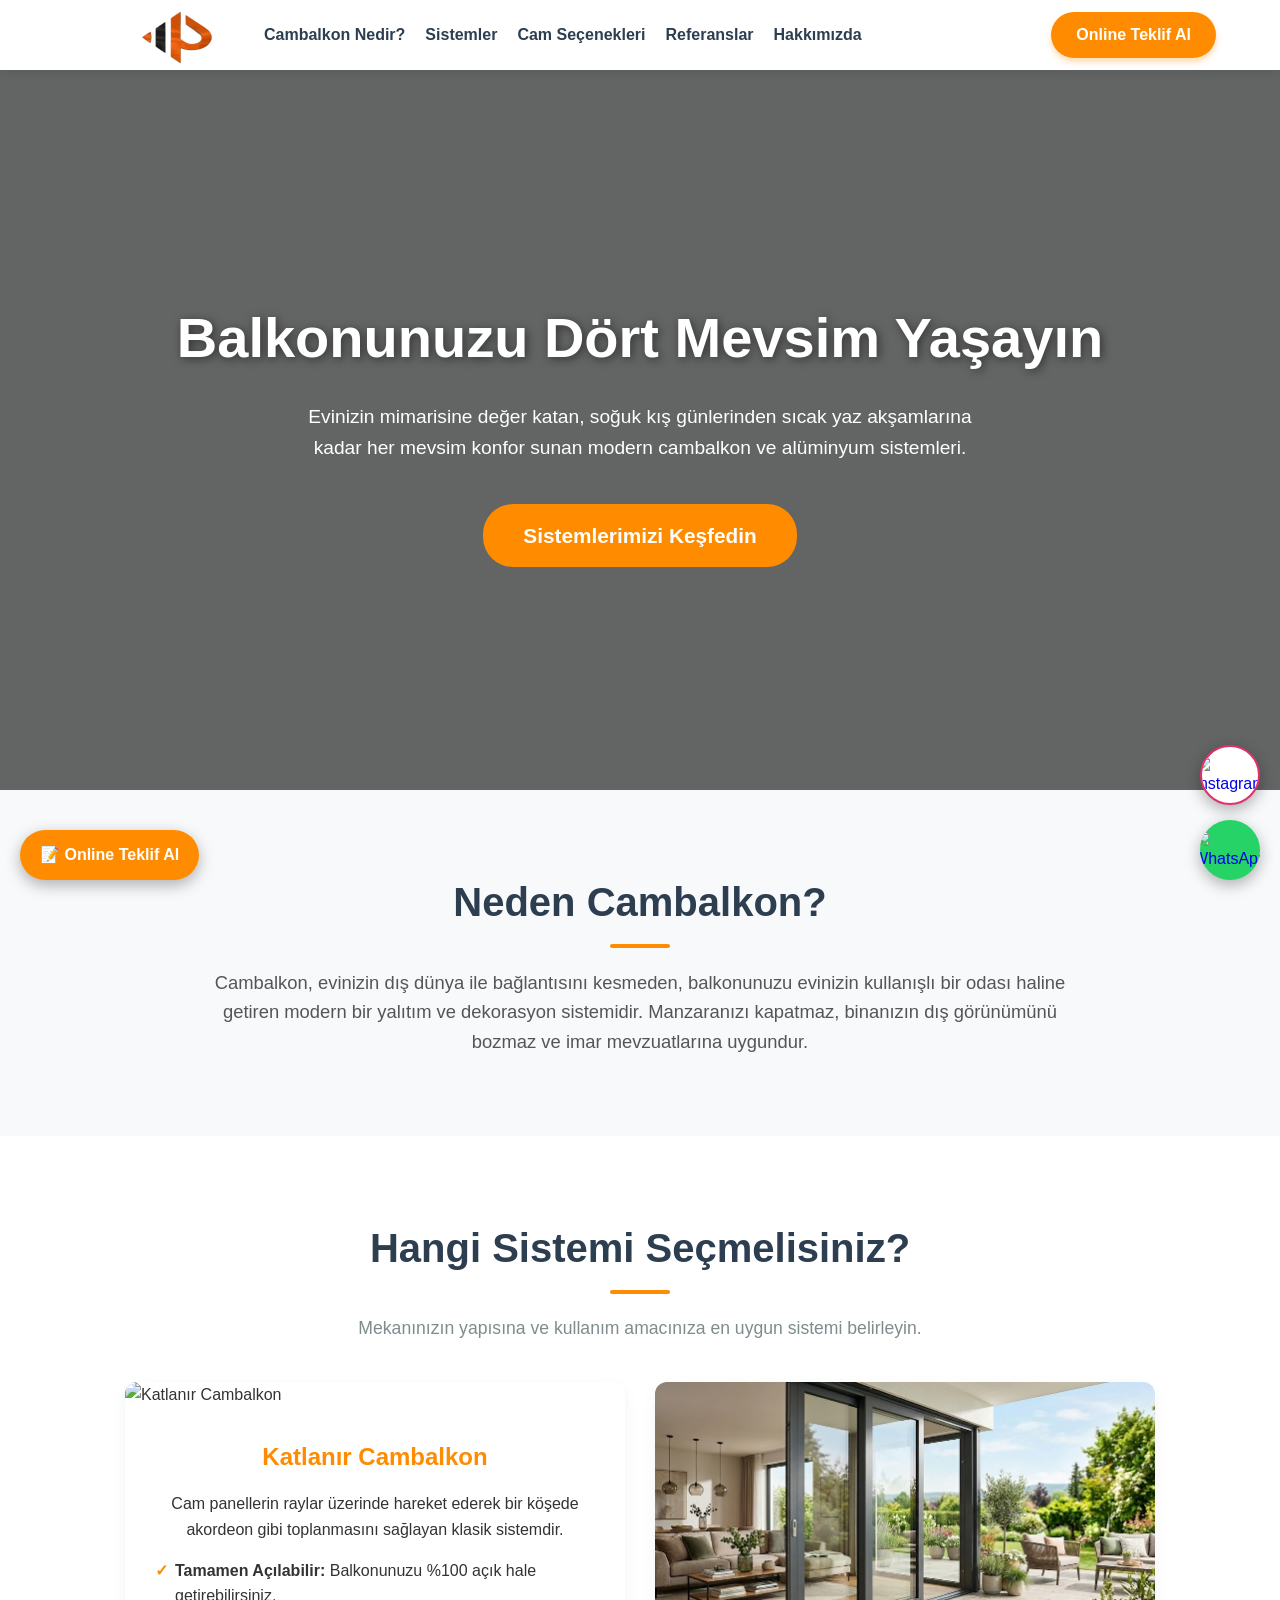
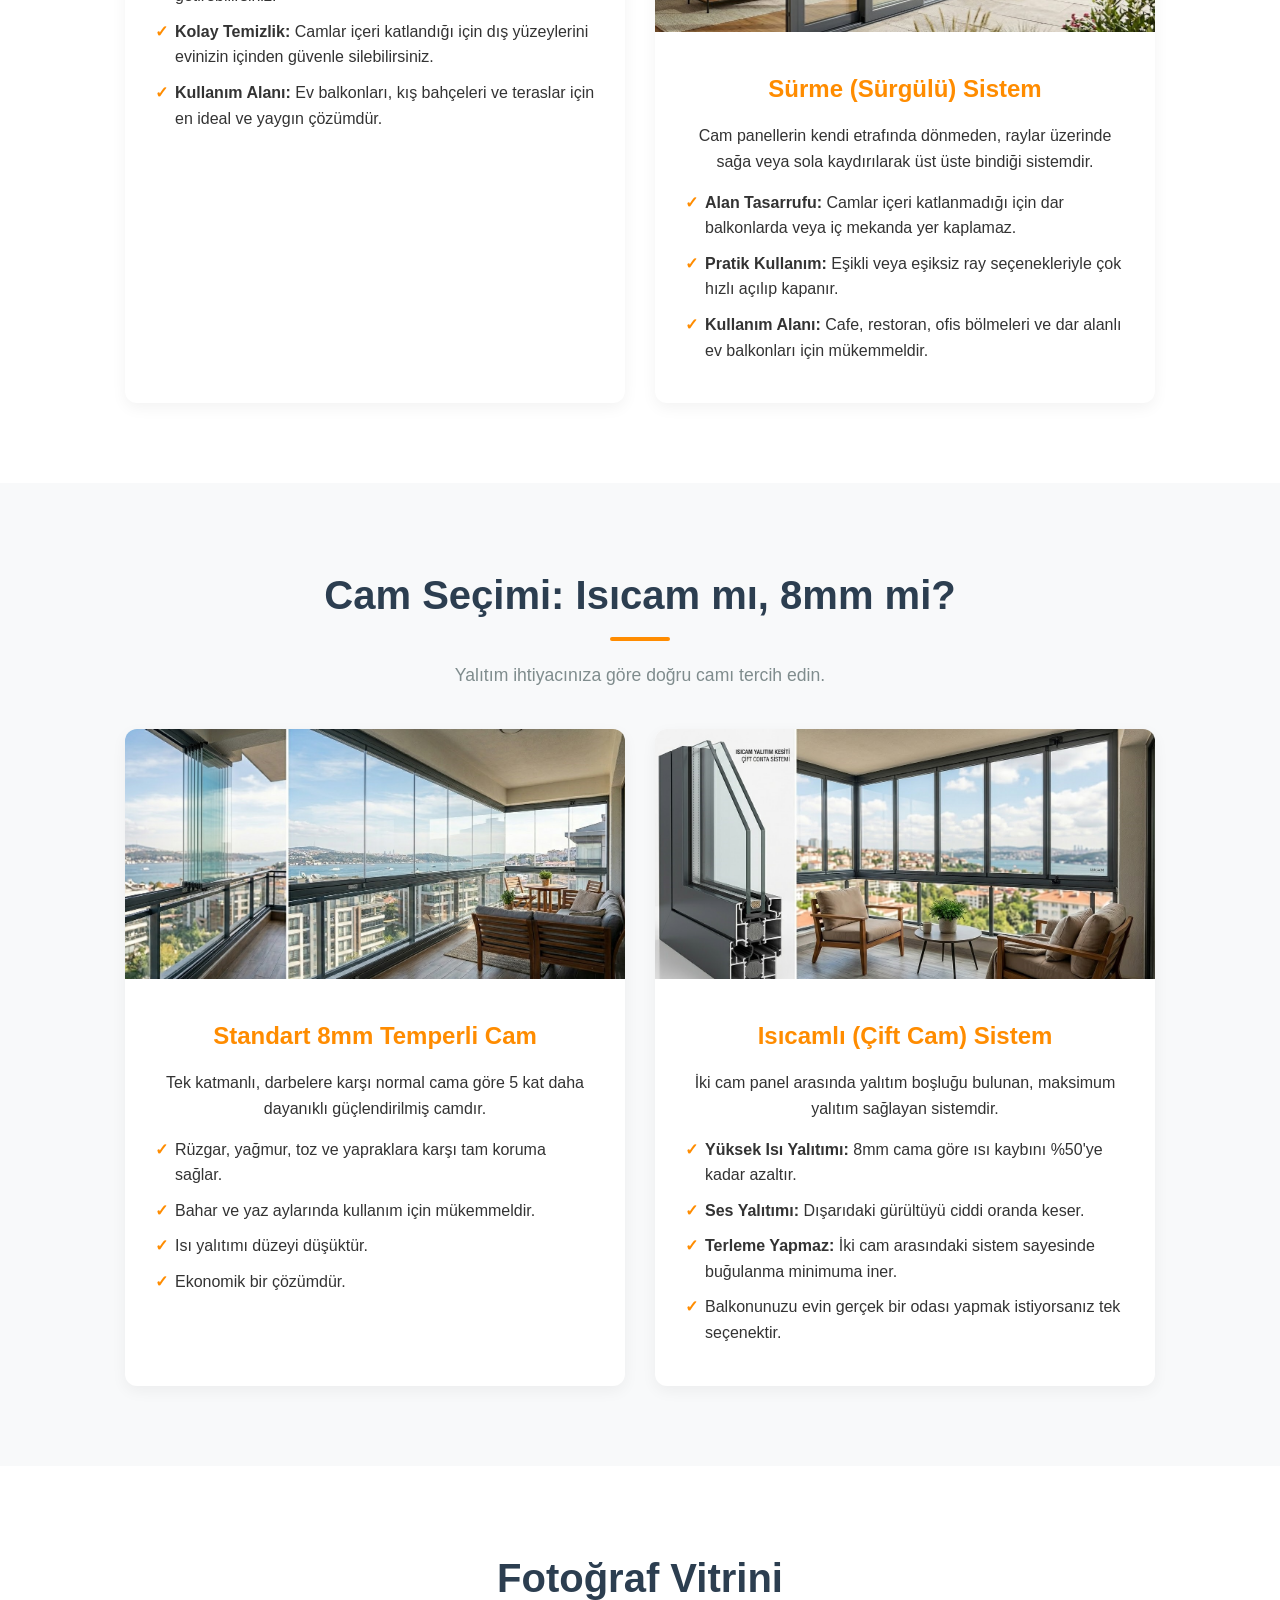
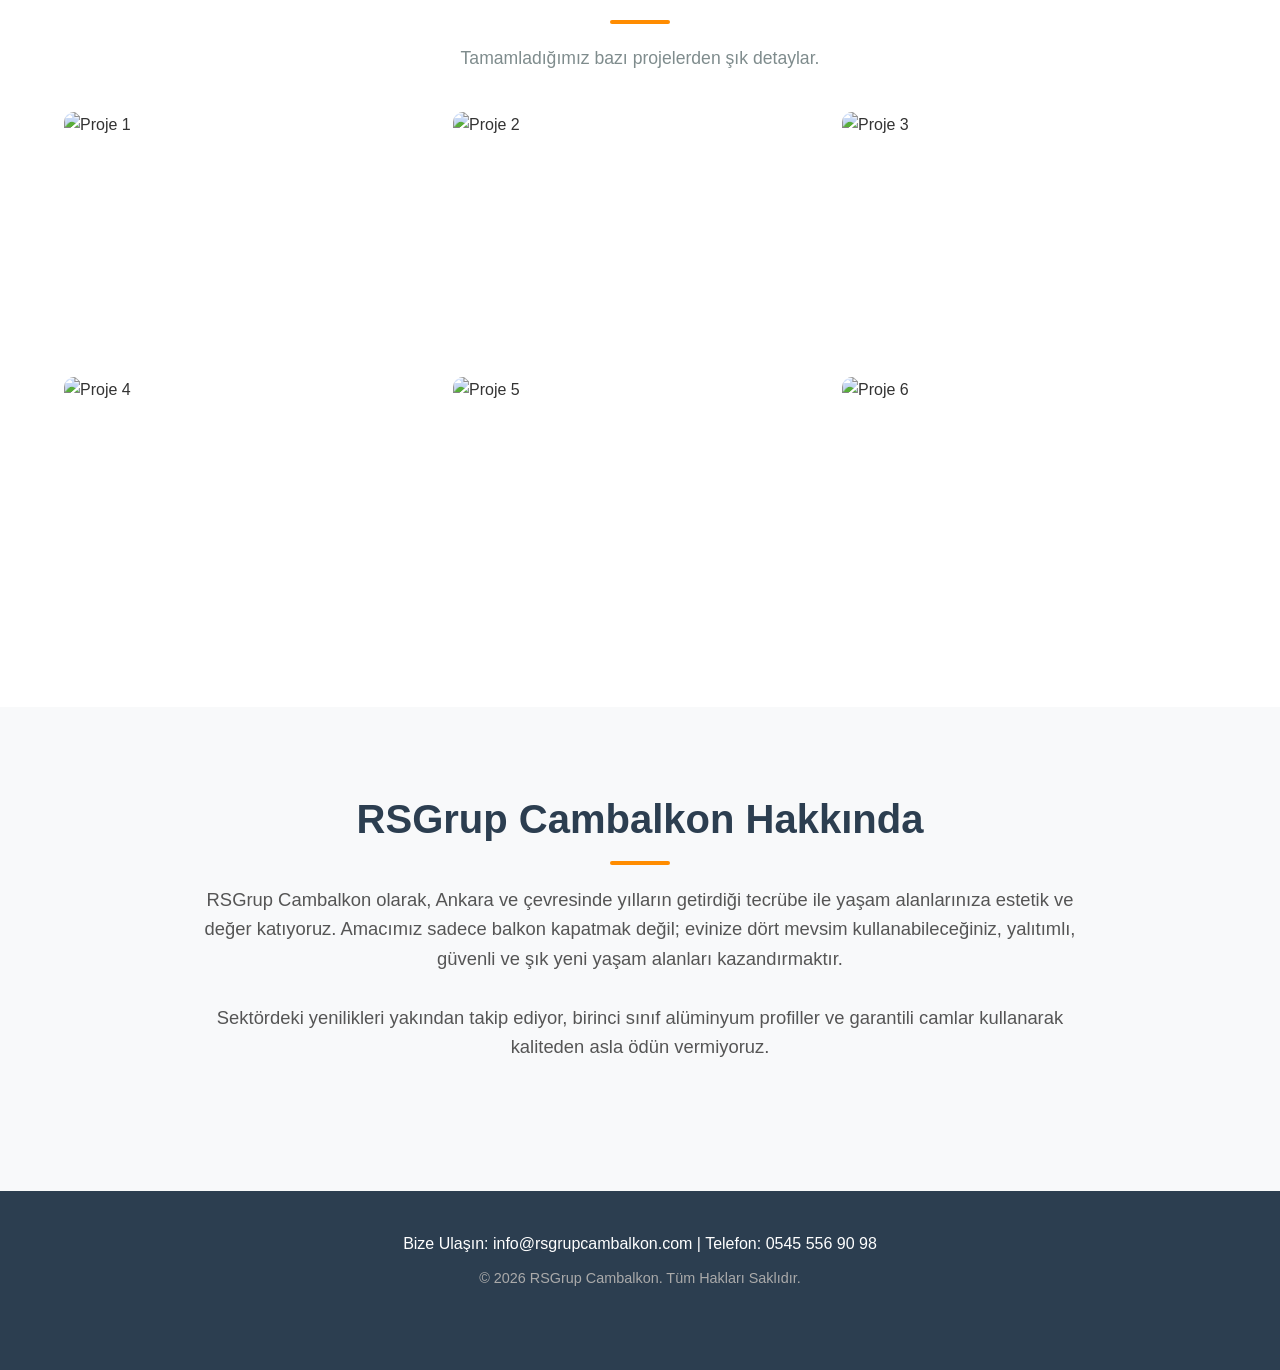
==== index.html @ be14d343 "Update index.html" ====
<!DOCTYPE html>
<html lang="tr">
<head>
    <meta charset="UTF-8">
    <meta name="viewport" content="width=device-width, initial-scale=1.0">
    <title>RSGrup Cambalkon | Modern Yaşam Alanları</title>
    <style>
        /* TEMEL AYARLAR */
        * { margin: 0; padding: 0; box-sizing: border-box; font-family: 'Segoe UI', Tahoma, Geneva, Verdana, sans-serif; }
        body { 
            background-color: #f8f9fa; 
            color: #333; 
            line-height: 1.6; 
            animation: sayfaAcilisi 1.2s ease-out; 
        }
        h1, h2, h3 { color: #2c3e50; }
        a { text-decoration: none; }
        
        /* RENKLER */
        :root { --turuncu: #FF8C00; --koyu-gri: #2c3e50; --acik-gri: #ecf0f1; --beyaz: #ffffff; }

        @keyframes sayfaAcilisi {
            from { opacity: 0; transform: translateY(20px); }
            to { opacity: 1; transform: translateY(0); }
        }

        /* ÜST MENÜ (Navbar) - MASAÜSTÜ */
        header { 
            background-color: var(--beyaz); 
            height: 70px; 
            display: flex; 
            justify-content: space-between; 
            align-items: center; 
            padding: 0 5%;
            box-shadow: 0 2px 10px rgba(0,0,0,0.1); 
            position: sticky; 
            top: 0; 
            z-index: 1000; 
        }
        
        /* LOGO ALANI - MASAÜSTÜ */
        .logo-container { 
            position: absolute; 
            top: -65px; 
            padding: 0; 
            transition: transform 0.3s; 
            z-index: 1001;
        }
        .logo-container:hover { transform: scale(1.05); }
        .logo-container img { 
            height: 250px; 
            width: auto; 
            display: block; 
            object-fit: contain;
        }
        
        nav { margin-left: 200px; } 
        nav ul { list-style: none; display: flex; gap: 20px; }
        nav a { color: var(--koyu-gri); font-weight: 600; transition: color 0.3s, transform 0.3s; display: inline-block; }
        nav a:hover { color: var(--turuncu); transform: translateY(-2px); }
        
        .btn-teklif { 
            background-color: var(--turuncu); 
            color: var(--beyaz); 
            padding: 10px 25px; 
            border-radius: 25px; 
            font-weight: bold; 
            transition: all 0.4s ease; 
            box-shadow: 0 4px 6px rgba(255, 140, 0, 0.3);
            text-align: center;
        }
        .btn-teklif:hover { 
            background-color: #e67e22; 
            transform: translateY(-3px) scale(1.05); 
            box-shadow: 0 8px 15px rgba(255, 140, 0, 0.5); 
        }

        /* MOBİL MENÜ BUTONU (Hamburger) */
        .mobile-menu-icon {
            display: none;
            cursor: pointer;
            z-index: 1002;
            position: relative;
        }

        .mobile-menu-icon div {
            width: 35px;
            height: 5px;
            background-color: var(--koyu-gri);
            margin: 6px 0;
            transition: 0.4s;
            border-radius: 3px;
        }

        /* HERO BÖLÜMÜ */
        .hero { height: 80vh; background: linear-gradient(rgba(0,0,0,0.6), rgba(0,0,0,0.6)), url('katlanır.jpg') center/cover; display: flex; flex-direction: column; justify-content: center; align-items: center; text-align: center; color: var(--beyaz); padding: 0 20px; }
        .hero h1 { color: var(--beyaz); font-size: 3.5rem; margin-bottom: 20px; text-shadow: 2px 2px 10px rgba(0,0,0,0.5); }
        .hero p { font-size: 1.2rem; max-width: 700px; margin-bottom: 40px; }

        .btn-dev {
            background-color: var(--turuncu);
            color: var(--beyaz);
            padding: 15px 40px;
            font-size: 1.3rem;
            border-radius: 30px;
            font-weight: bold;
            transition: all 0.3s;
            animation: pulse 2s infinite; 
        }
        .btn-dev:hover {
            animation: none; 
            background-color: #e67e22;
            transform: scale(1.1);
            box-shadow: 0 10px 20px rgba(255, 140, 0, 0.6);
        }

        @keyframes pulse {
            0% { transform: scale(1); box-shadow: 0 0 0 0 rgba(255, 140, 0, 0.7); }
            70% { transform: scale(1.05); box-shadow: 0 0 0 15px rgba(255, 140, 0, 0); }
            100% { transform: scale(1); box-shadow: 0 0 0 0 rgba(255, 140, 0, 0); }
        }

        /* ORTAK BÖLÜM AYARLARI */
        .section-padding { padding: 80px 5%; }
        .section-title { text-align: center; font-size: 2.5rem; margin-bottom: 20px; color: var(--koyu-gri); position: relative; }
        
        .section-title::after {
            content: '';
            display: block;
            width: 60px;
            height: 4px;
            background-color: var(--turuncu);
            margin: 10px auto 0;
            border-radius: 2px;
        }

        .section-subtitle { text-align: center; color: #7f8c8d; margin-bottom: 40px; font-size: 1.1rem; }

        /* BİLGİ KARTLARI (SİSTEMLER VE CAMLAR) */
        .card-container { display: flex; flex-wrap: wrap; gap: 30px; justify-content: center; }
        .info-card { 
            background: var(--beyaz); 
            border-radius: 12px; 
            overflow: hidden; 
            box-shadow: 0 5px 15px rgba(0,0,0,0.05); 
            width: 100%; 
            max-width: 500px; 
            transition: all 0.4s ease; 
        }
        .info-card:hover { 
            transform: translateY(-15px); 
            box-shadow: 0 15px 30px rgba(0,0,0,0.15); 
        }
        .info-card img { width: 100%; height: 250px; object-fit: cover; transition: transform 0.5s; }
        .info-card:hover img { transform: scale(1.05); }
        
        .info-card-content { padding: 30px; text-align: center; } 
        .info-card h3 { color: var(--turuncu); margin-bottom: 15px; font-size: 1.5rem; }
        
        .vs-list { display: inline-block; text-align: left; margin-top: 15px; list-style: none; } 
        .vs-list li { margin-bottom: 10px; padding-left: 20px; position: relative; }
        .vs-list li::before { content: '✓'; color: var(--turuncu); font-weight: bold; position: absolute; left: 0; }

        /* VİTRİN / REFERANSLAR */
        .gallery-grid { display: grid; grid-template-columns: repeat(auto-fit, minmax(300px, 1fr)); gap: 15px; }
        .gallery-item { height: 250px; border-radius: 10px; overflow: hidden; position: relative; }
        .gallery-item img { width: 100%; height: 100%; object-fit: cover; transition: all 0.5s ease; }
        .gallery-item:hover img { 
            transform: scale(1.1) rotate(1deg); 
            filter: brightness(0.8); 
            cursor: pointer; 
        }

        .about-text { max-width: 900px; margin: 0 auto; text-align: center; font-size: 1.15rem; color: #555; }

        footer { background: var(--koyu-gri); color: var(--beyaz); text-align: center; padding: 40px 20px 80px 20px; margin-top: 50px;}

        /* İLETİŞİM BALONCUKLARI - SABİT (SAĞ ALT) */
        .contact-bubbles {
            position: fixed;
            bottom: 20px;
            right: 20px;
            z-index: 2000;
            display: flex;
            flex-direction: column;
            gap: 15px;
        }

        .contact-bubble {
            width: 60px;
            height: 60px;
            border-radius: 50%;
            display: flex;
            justify-content: center;
            align-items: center;
            box-shadow: 0 5px 15px rgba(0,0,0,0.3);
            transition: all 0.3s;
            cursor: pointer;
            overflow: hidden;
            background-color: var(--beyaz);
        }

        .contact-bubble img { height: 40px; width: auto; }
        .contact-bubble:hover { transform: scale(1.1) translateY(-5px); }
        .whatsapp-bubble { background-color: #25D366; }
        .instagram-bubble { background-color: var(--beyaz); border: 2px solid #E1306C; }

        /* TEKLİF AL BALONCUĞU - SABİT (SOL ALT) */
        .floating-teklif {
            position: fixed;
            bottom: 20px;
            left: 20px;
            background-color: var(--turuncu);
            color: var(--beyaz);
            padding: 12px 20px;
            border-radius: 30px;
            font-weight: bold;
            font-size: 1rem;
            box-shadow: 0 5px 15px rgba(0,0,0,0.3);
            z-index: 2000;
            display: flex;
            align-items: center;
            gap: 8px;
            transition: all 0.3s;
            text-decoration: none;
        }

        .floating-teklif:hover {
            transform: translateY(-5px) scale(1.05);
            background-color: #e67e22;
        }

        /* ======================================================= */
        /* MOBİL UYUMLULUK (TELEFON EKRANLARI İÇİN ÖZEL AYARLAR) */
        /* ======================================================= */
        @media screen and (max-width: 768px) {
            header {
                justify-content: flex-end; /* Hamburgeri kesin olarak SAĞA yaslar */
                height: 70px; /* ÜST PANEL İNCECİK SABİT KALDI */
                padding: 0 5%;
                position: relative;
            }

            .logo-container {
                position: absolute; 
                top: 1; /* Panelin en üstüne jilet gibi hizalandı */
                left: 5%; /* Sol köşeye hizalandı */
                margin-bottom: 0;
            }

            .logo-container img {
                height: 170px; /* LOGO BOYUTU TAM 170PX YAPILDI */
            }

            /* Hamburger Menü İkonu Göster */
            .mobile-menu-icon {
                display: block;
            }

            /* Masaüstü Menüsünü Gizle ve Mobil Menüye Çevir */
            nav {
                margin-left: 0; 
                width: 100%;
                display: none; 
                position: absolute;
                top: 70px; /* Panel boyuna göre hemen altından açılır */
                left: 0;
                background-color: var(--beyaz);
                padding: 20px 0;
                box-shadow: 0 10px 20px rgba(0,0,0,0.1);
                z-index: 999;
            }

            /* Mobil Menü Açık Sınıfı */
            nav.open {
                display: block;
            }

            nav ul {
                flex-direction: column; 
                align-items: center; 
                gap: 20px;
            }

            nav a {
                font-size: 1.1rem; 
                display: block;
                width: 100%;
                text-align: center;
                padding: 10px;
                border-bottom: 1px solid #eee; 
            }

            nav li:last-child a {
                border-bottom: none;
            }

            .btn-teklif {
                display: none; /* Üstteki buton gizlensin */
            }

            .hero h1 { font-size: 2.2rem; }
            .section-padding { padding: 50px 5%; }
            .section-title { font-size: 1.8rem; }
            .section-subtitle { font-size: 1rem; }
            .about-text { font-size: 1rem; }
            .info-card img { height: 200px; }
            .info-card h3 { font-size: 1.3rem; }
            .info-card-content { padding: 20px; }
            .vs-list { font-size: 0.95rem; }

            header { position: relative; }
            
            /* Mobilde Sabit Teklif Butonunu Biraz Küçült (Ekranda yer kaplamasın) */
            .floating-teklif {
                padding: 10px 15px;
                font-size: 0.9rem;
                bottom: 25px;
            }
        }
    </style>
</head>
<body>

    <header>
        <a href="index.html" class="logo-container">
            <img src="logo.png" alt="Logo">
        </a>
        
        <div class="mobile-menu-icon" onclick="toggleMenu()">
            <div></div>
            <div></div>
            <div></div>
        </div>
        
        <nav id="mobileNav">
            <ul>
                <li><a href="#nedir">Cambalkon Nedir?</a></li>
                <li><a href="#sistemler">Sistemler</a></li>
                <li><a href="#cam-secenekleri">Cam Seçenekleri</a></li>
                <li><a href="#referanslar">Referanslar</a></li>
                <li><a href="#hakkimizda">Hakkımızda</a></li>
            </ul>
        </nav>
        <a href="teklif.html" class="btn-teklif">Online Teklif Al</a>
    </header>

    <section class="hero">
        <h1>Balkonunuzu Dört Mevsim Yaşayın</h1>
        <p>Evinizin mimarisine değer katan, soğuk kış günlerinden sıcak yaz akşamlarına kadar her mevsim konfor sunan modern cambalkon ve alüminyum sistemleri.</p>
        <a href="#sistemler" class="btn-dev">Sistemlerimizi Keşfedin</a>
    </section>

    <section id="nedir" class="section-padding">
        <h2 class="section-title">Neden Cambalkon?</h2>
        <p class="about-text">
            Cambalkon, evinizin dış dünya ile bağlantısını kesmeden, balkonunuzu evinizin kullanışlı bir odası haline getiren modern bir yalıtım ve dekorasyon sistemidir. Manzaranızı kapatmaz, binanızın dış görünümünü bozmaz ve imar mevzuatlarına uygundur.
        </p>
    </section>

    <section id="sistemler" class="section-padding" style="background-color: var(--beyaz);">
        <h2 class="section-title">Hangi Sistemi Seçmelisiniz?</h2>
        <p class="section-subtitle">Mekanınızın yapısına ve kullanım amacınıza en uygun sistemi belirleyin.</p>
        
        <div class="card-container">
            <div class="info-card">
                <img src="katlanır.jpg" alt="Katlanır Cambalkon">
                <div class="info-card-content">
                    <h3>Katlanır Cambalkon</h3>
                    <p>Cam panellerin raylar üzerinde hareket ederek bir köşede akordeon gibi toplanmasını sağlayan klasik sistemdir.</p>
                    <ul class="vs-list">
                        <li><b>Tamamen Açılabilir:</b> Balkonunuzu %100 açık hale getirebilirsiniz.</li>
                        <li><b>Kolay Temizlik:</b> Camlar içeri katlandığı için dış yüzeylerini evinizin içinden güvenle silebilirsiniz.</li>
                        <li><b>Kullanım Alanı:</b> Ev balkonları, kış bahçeleri ve teraslar için en ideal ve yaygın çözümdür.</li>
                    </ul>
                </div>
            </div>

            <div class="info-card">
                <img src="sürme.jpg" alt="Sürme Cambalkon">
                <div class="info-card-content">
                    <h3>Sürme (Sürgülü) Sistem</h3>
                    <p>Cam panellerin kendi etrafında dönmeden, raylar üzerinde sağa veya sola kaydırılarak üst üste bindiği sistemdir.</p>
                    <ul class="vs-list">
                        <li><b>Alan Tasarrufu:</b> Camlar içeri katlanmadığı için dar balkonlarda veya iç mekanda yer kaplamaz.</li>
                        <li><b>Pratik Kullanım:</b> Eşikli veya eşiksiz ray seçenekleriyle çok hızlı açılıp kapanır.</li>
                        <li><b>Kullanım Alanı:</b> Cafe, restoran, ofis bölmeleri ve dar alanlı ev balkonları için mükemmeldir.</li>
                    </ul>
                </div>
            </div>
        </div>
    </section>

    <section id="cam-secenekleri" class="section-padding">
        <h2 class="section-title">Cam Seçimi: Isıcam mı, 8mm mi?</h2>
        <p class="section-subtitle">Yalıtım ihtiyacınıza göre doğru camı tercih edin.</p>
        
        <div class="card-container">
            <div class="info-card">
                <img src="mm.jpg" alt="Standart 8mm Temperli Cam">
                <div class="info-card-content">
                    <h3>Standart 8mm Temperli Cam</h3>
                    <p>Tek katmanlı, darbelere karşı normal cama göre 5 kat daha dayanıklı güçlendirilmiş camdır.</p>
                    <ul class="vs-list">
                        <li>Rüzgar, yağmur, toz ve yapraklara karşı tam koruma sağlar.</li>
                        <li>Bahar ve yaz aylarında kullanım için mükemmeldir.</li>
                        <li>Isı yalıtımı düzeyi düşüktür.</li>
                        <li>Ekonomik bir çözümdür.</li>
                    </ul>
                </div>
            </div>

            <div class="info-card">
                <img src="ısıcam.jpg" alt="Isıcamlı Cambalkon">
                <div class="info-card-content">
                    <h3>Isıcamlı (Çift Cam) Sistem</h3>
                    <p>İki cam panel arasında yalıtım boşluğu bulunan, maksimum yalıtım sağlayan sistemdir.</p>
                    <ul class="vs-list">
                        <li><b>Yüksek Isı Yalıtımı:</b> 8mm cama göre ısı kaybını %50'ye kadar azaltır.</li>
                        <li><b>Ses Yalıtımı:</b> Dışarıdaki gürültüyü ciddi oranda keser.</li>
                        <li><b>Terleme Yapmaz:</b> İki cam arasındaki sistem sayesinde buğulanma minimuma iner.</li>
                        <li>Balkonunuzu evin gerçek bir odası yapmak istiyorsanız tek seçenektir.</li>
                    </ul>
                </div>
            </div>
        </div>
    </section>

    <section id="referanslar" class="section-padding" style="background-color: var(--beyaz);">
        <h2 class="section-title">Fotoğraf Vitrini</h2>
        <p class="section-subtitle">Tamamladığımız bazı projelerden şık detaylar.</p>
        
        <div class="gallery-grid">
            <div class="gallery-item"><img src="https://images.unsplash.com/photo-1600585154340-be6161a56a0c?ixlib=rb-4.0.3&auto=format&fit=crop&w=600&q=80" alt="Proje 1"></div>
            <div class="gallery-item"><img src="https://images.unsplash.com/photo-1600566753086-00f18efc2291?ixlib=rb-4.0.3&auto=format&fit=crop&w=600&q=80" alt="Proje 2"></div>
            <div class="gallery-item"><img src="https://images.unsplash.com/photo-1600566753190-17f0baa2a6c3?ixlib=rb-4.0.3&auto=format&fit=crop&w=600&q=80" alt="Proje 3"></div>
            <div class="gallery-item"><img src="https://images.unsplash.com/photo-1600585154526-990dced4ea0d?ixlib=rb-4.0.3&auto=format&fit=crop&w=600&q=80" alt="Proje 4"></div>
            <div class="gallery-item"><img src="https://images.unsplash.com/photo-1545042746-ec9e5a59e359?ixlib=rb-4.0.3&auto=format&fit=crop&w=600&q=80" alt="Proje 5"></div>
            <div class="gallery-item"><img src="https://images.unsplash.com/photo-1524815436621-722a5796b412?ixlib=rb-4.0.3&auto=format&fit=crop&w=600&q=80" alt="Proje 6"></div>
        </div>
    </section>

    <section id="hakkimizda" class="section-padding">
        <h2 class="section-title">RSGrup Cambalkon Hakkında</h2>
        <p class="about-text">
            RSGrup Cambalkon olarak, Ankara ve çevresinde yılların getirdiği tecrübe ile yaşam alanlarınıza estetik ve değer katıyoruz. Amacımız sadece balkon kapatmak değil; evinize dört mevsim kullanabileceğiniz, yalıtımlı, güvenli ve şık yeni yaşam alanları kazandırmaktır.<br><br>
            Sektördeki yenilikleri yakından takip ediyor, birinci sınıf alüminyum profiller ve garantili camlar kullanarak kaliteden asla ödün vermiyoruz.
        </p>
    </section>

    <a href="teklif.html" class="floating-teklif">
        📝 Online Teklif Al
    </a>

    <div class="contact-bubbles">
        <a href="https://instagram.com/rs.grupcambalkon" target="_blank" class="contact-bubble instagram-bubble">
            <img src="https://upload.wikimedia.org/wikipedia/commons/a/a5/Instagram_icon.png" alt="Instagram">
        </a>
        <a href="https://wa.me/905455569098?text=Merhaba, sitenizden%20ulaşıyorum.%20Cambalkon%20hakkında%20keşif%20rica%20edecektim." target="_blank" class="contact-bubble whatsapp-bubble">
            <img src="https://upload.wikimedia.org/wikipedia/commons/5/5e/WhatsApp_icon.png" alt="WhatsApp">
        </a>
    </div>

    <footer>
        <p>Bize Ulaşın: info@rsgrupcambalkon.com | Telefon: 0545 556 90 98</p>
        <p style="margin-top: 10px; font-size: 0.9rem; color: #aaa;">&copy; 2026 RSGrup Cambalkon. Tüm Hakları Saklıdır.</p>
    </footer>

    <script>
        function toggleMenu() {
            var mobileNav = document.getElementById("mobileNav");
            mobileNav.classList.toggle("open");
        }
    </script>

</body>
</html>
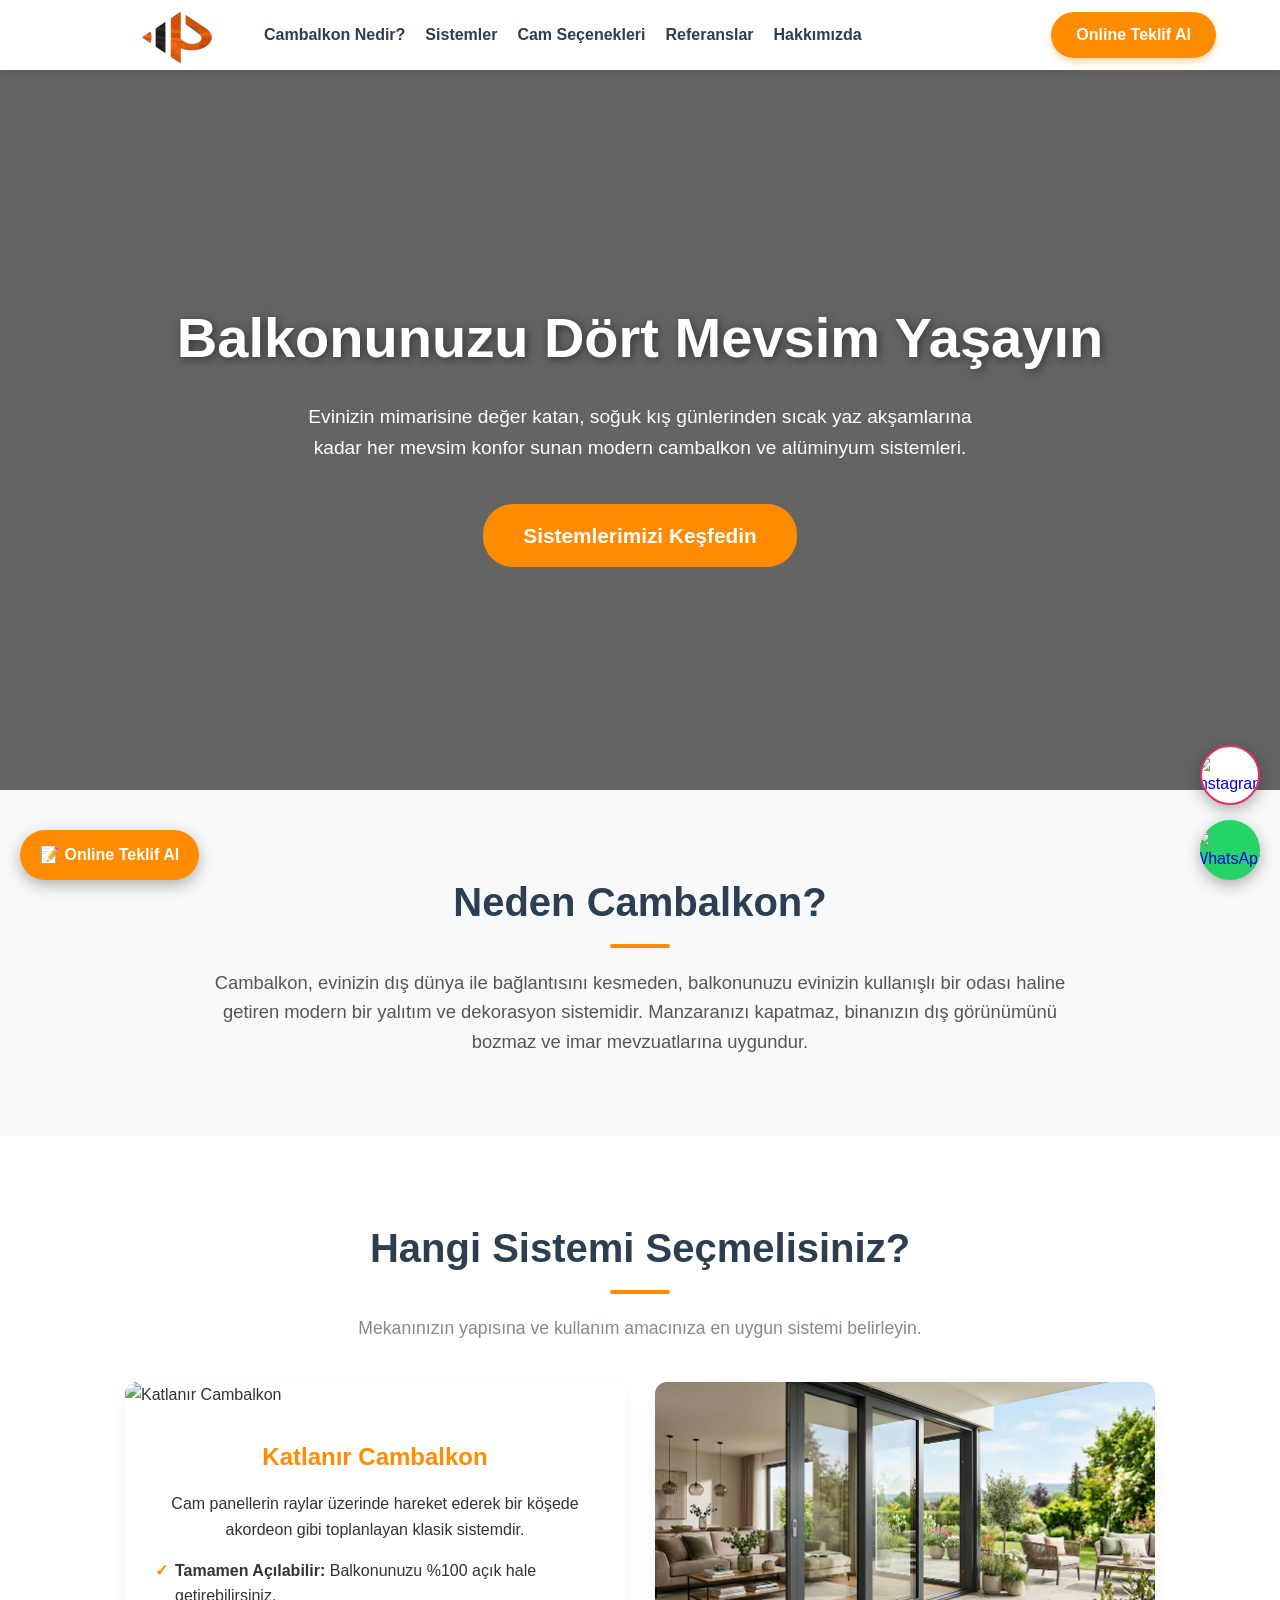
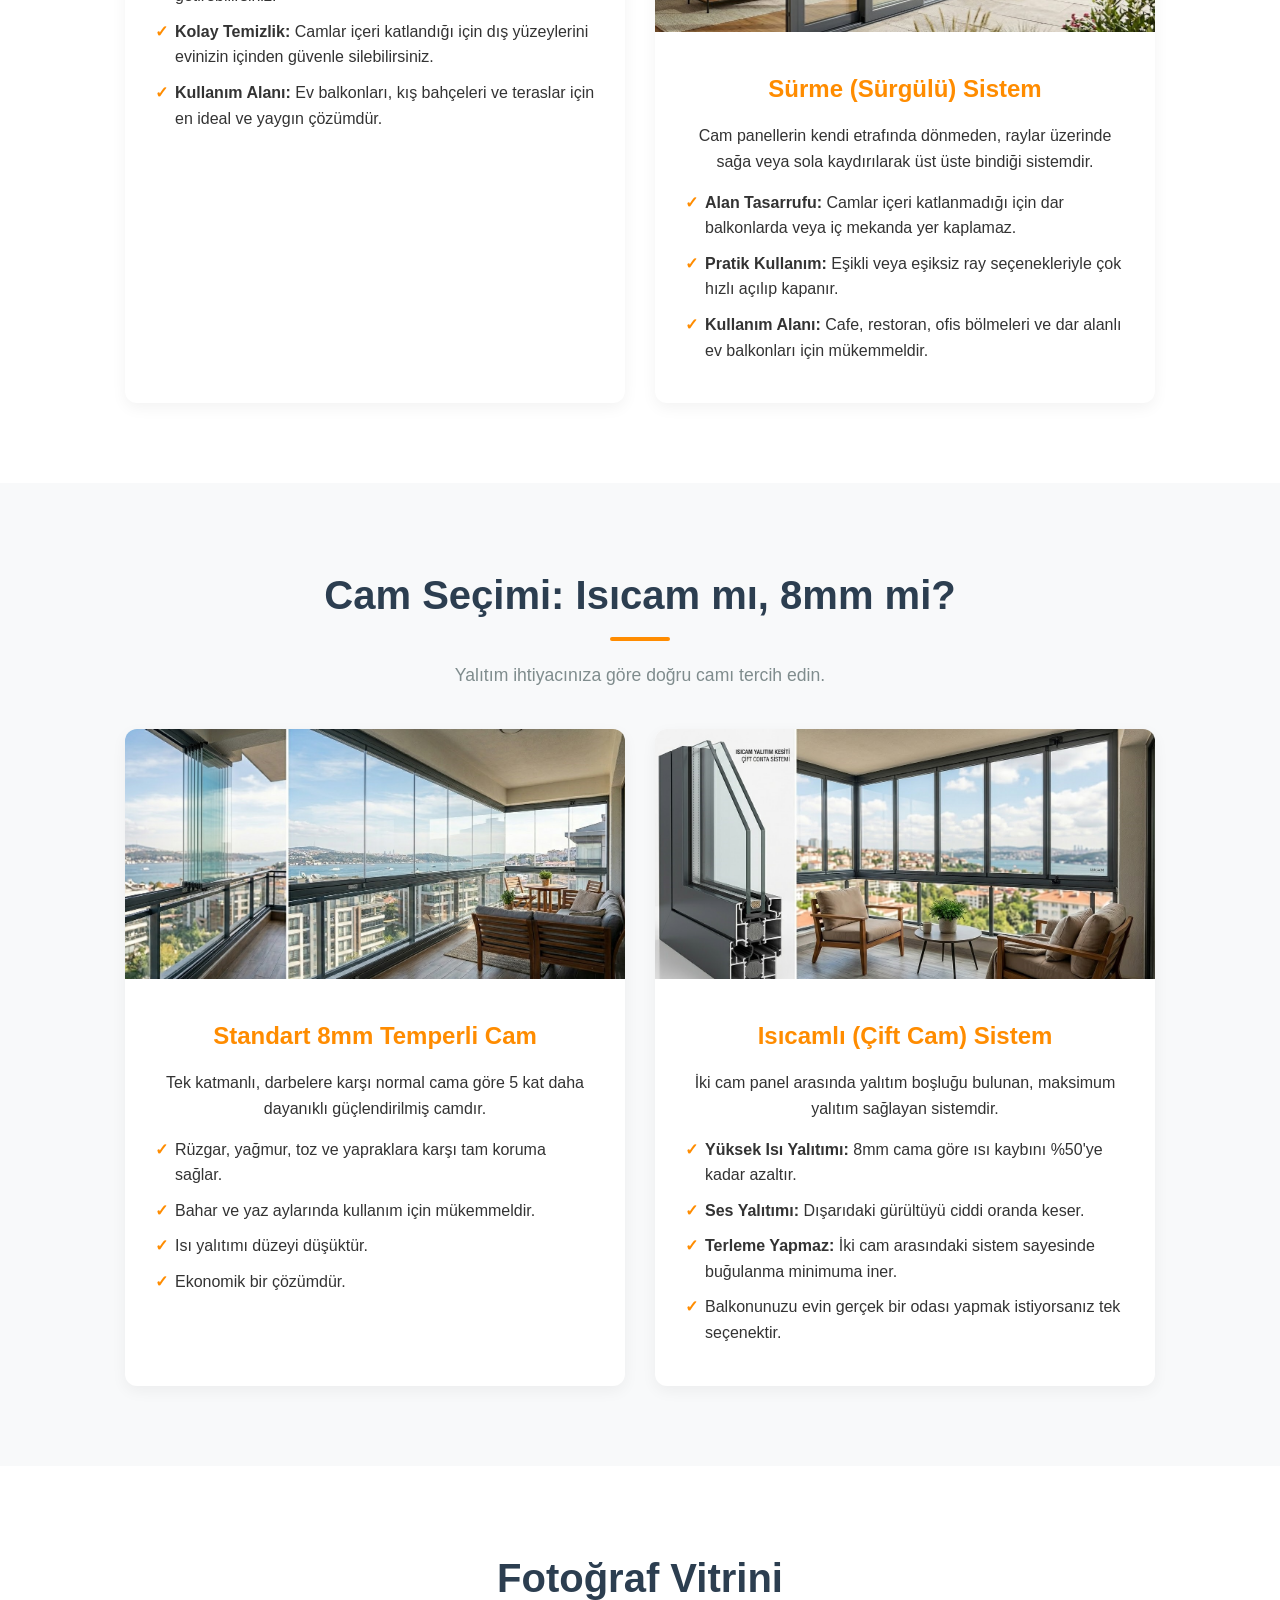
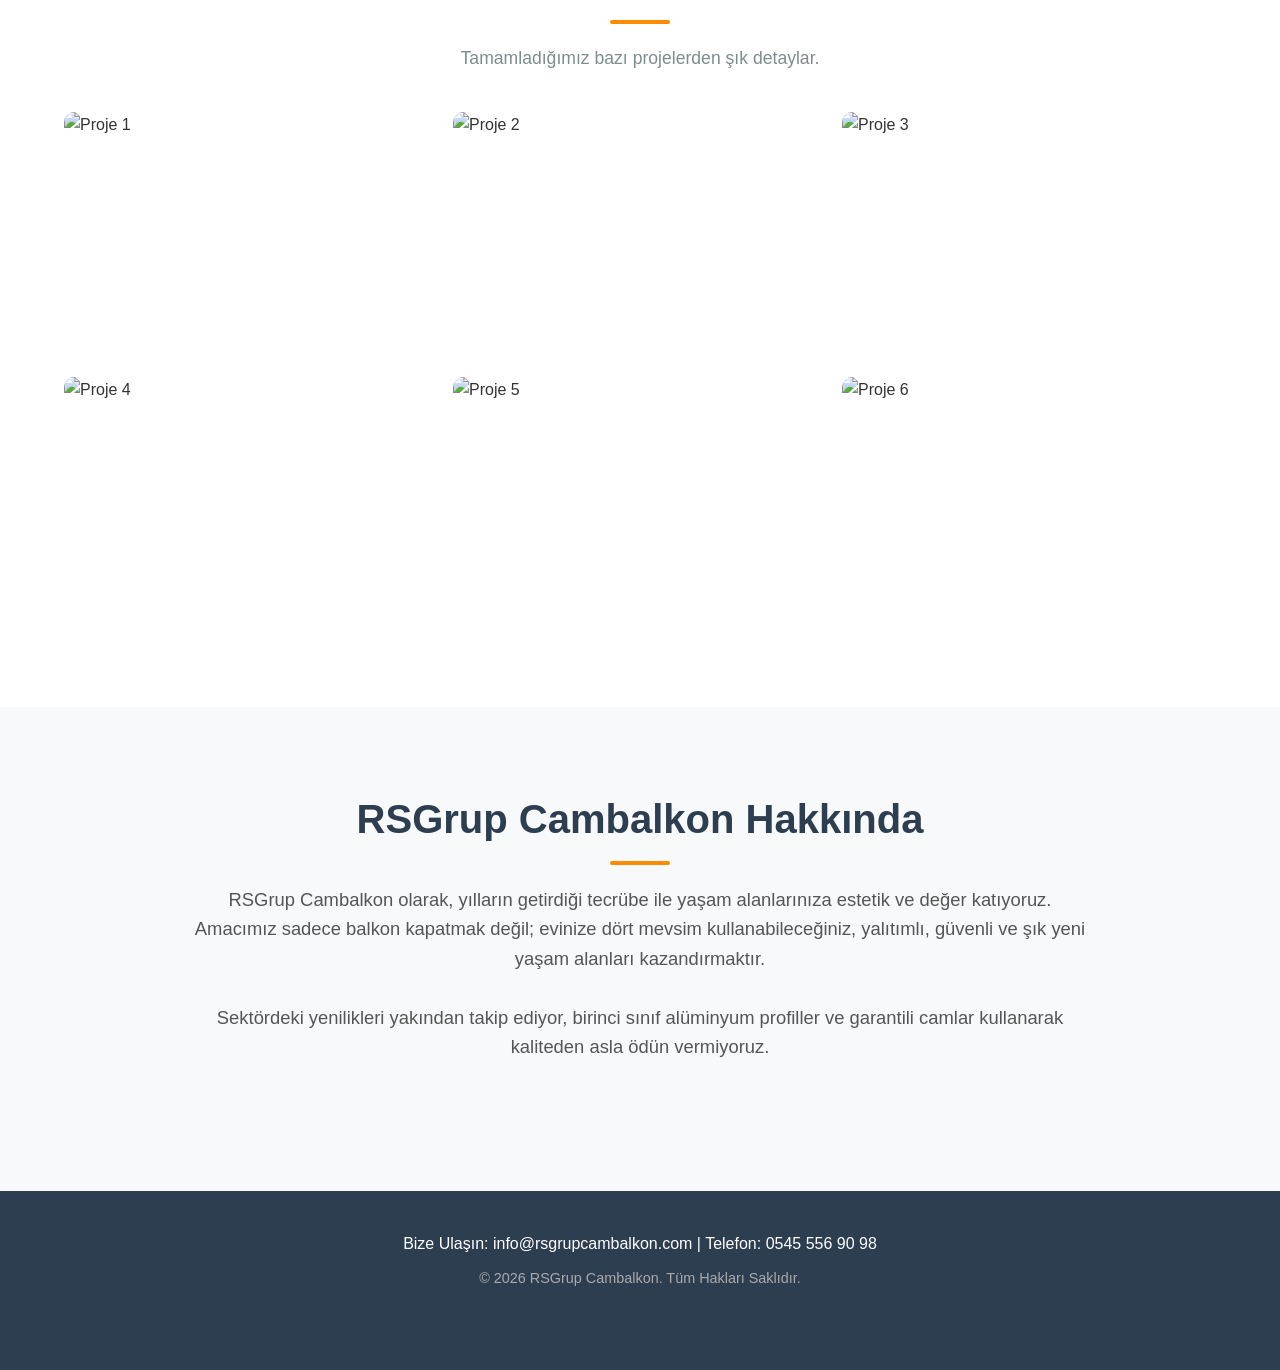
==== commit bffcb725: "asdas" ====
--- a/index.html
+++ b/index.html
@@ -73,6 +73,11 @@
             background-color: #e67e22; 
             transform: translateY(-3px) scale(1.05); 
             box-shadow: 0 8px 15px rgba(255, 140, 0, 0.5); 
+        }
+
+        /* MOBİL İÇİN ÖZEL BUTON - MASAÜSTÜNDE GİZLİ */
+        .mobile-only-btn {
+            display: none;
         }
 
         /* MOBİL MENÜ BUTONU (Hamburger) */
@@ -235,21 +240,21 @@
         /* ======================================================= */
         @media screen and (max-width: 768px) {
             header {
-                justify-content: flex-end; /* Hamburgeri kesin olarak SAĞA yaslar */
-                height: 70px; /* ÜST PANEL İNCECİK SABİT KALDI */
+                justify-content: flex-end; 
+                height: 70px; 
                 padding: 0 5%;
                 position: relative;
             }
 
             .logo-container {
                 position: absolute; 
-                top: 1; /* Panelin en üstüne jilet gibi hizalandı */
-                left: 5%; /* Sol köşeye hizalandı */
+                top: -35px; /* DİKKAT: Logo 15px daha aşağıya kaydırıldı, ferahlatıldı */
+                left: 5%; 
                 margin-bottom: 0;
             }
 
             .logo-container img {
-                height: 170px; /* LOGO BOYUTU TAM 170PX YAPILDI */
+                height: 170px; 
             }
 
             /* Hamburger Menü İkonu Göster */
@@ -263,7 +268,7 @@
                 width: 100%;
                 display: none; 
                 position: absolute;
-                top: 70px; /* Panel boyuna göre hemen altından açılır */
+                top: 70px; 
                 left: 0;
                 background-color: var(--beyaz);
                 padding: 20px 0;
@@ -299,11 +304,17 @@
                 display: none; /* Üstteki buton gizlensin */
             }
 
+            /* Mobildeki buton görünür olsun */
+            .mobile-only-btn {
+                display: block;
+            }
+
             .hero h1 { font-size: 2.2rem; }
             .section-padding { padding: 50px 5%; }
             .section-title { font-size: 1.8rem; }
             .section-subtitle { font-size: 1rem; }
             .about-text { font-size: 1rem; }
+            
             .info-card img { height: 200px; }
             .info-card h3 { font-size: 1.3rem; }
             .info-card-content { padding: 20px; }
@@ -311,7 +322,7 @@
 
             header { position: relative; }
             
-            /* Mobilde Sabit Teklif Butonunu Biraz Küçült (Ekranda yer kaplamasın) */
+            /* Mobilde Sabit Teklif Butonunu Biraz Küçült */
             .floating-teklif {
                 padding: 10px 15px;
                 font-size: 0.9rem;
@@ -340,6 +351,9 @@
                 <li><a href="#cam-secenekleri">Cam Seçenekleri</a></li>
                 <li><a href="#referanslar">Referanslar</a></li>
                 <li><a href="#hakkimizda">Hakkımızda</a></li>
+                <li class="mobile-only-btn" style="text-align:center; padding: 20px 0;">
+                    <a href="teklif.html" style="background-color: var(--turuncu); color: white; padding: 10px 25px; border-radius: 25px; display: inline-block;">Online Teklif Al</a>
+                </li>
             </ul>
         </nav>
         <a href="teklif.html" class="btn-teklif">Online Teklif Al</a>
@@ -367,7 +381,7 @@
                 <img src="katlanır.jpg" alt="Katlanır Cambalkon">
                 <div class="info-card-content">
                     <h3>Katlanır Cambalkon</h3>
-                    <p>Cam panellerin raylar üzerinde hareket ederek bir köşede akordeon gibi toplanmasını sağlayan klasik sistemdir.</p>
+                    <p>Cam panellerin raylar üzerinde hareket ederek bir köşede akordeon gibi toplanlayan klasik sistemdir.</p>
                     <ul class="vs-list">
                         <li><b>Tamamen Açılabilir:</b> Balkonunuzu %100 açık hale getirebilirsiniz.</li>
                         <li><b>Kolay Temizlik:</b> Camlar içeri katlandığı için dış yüzeylerini evinizin içinden güvenle silebilirsiniz.</li>
@@ -443,7 +457,7 @@
     <section id="hakkimizda" class="section-padding">
         <h2 class="section-title">RSGrup Cambalkon Hakkında</h2>
         <p class="about-text">
-            RSGrup Cambalkon olarak, Ankara ve çevresinde yılların getirdiği tecrübe ile yaşam alanlarınıza estetik ve değer katıyoruz. Amacımız sadece balkon kapatmak değil; evinize dört mevsim kullanabileceğiniz, yalıtımlı, güvenli ve şık yeni yaşam alanları kazandırmaktır.<br><br>
+            RSGrup Cambalkon olarak, yılların getirdiği tecrübe ile yaşam alanlarınıza estetik ve değer katıyoruz. Amacımız sadece balkon kapatmak değil; evinize dört mevsim kullanabileceğiniz, yalıtımlı, güvenli ve şık yeni yaşam alanları kazandırmaktır.<br><br>
             Sektördeki yenilikleri yakından takip ediyor, birinci sınıf alüminyum profiller ve garantili camlar kullanarak kaliteden asla ödün vermiyoruz.
         </p>
     </section>
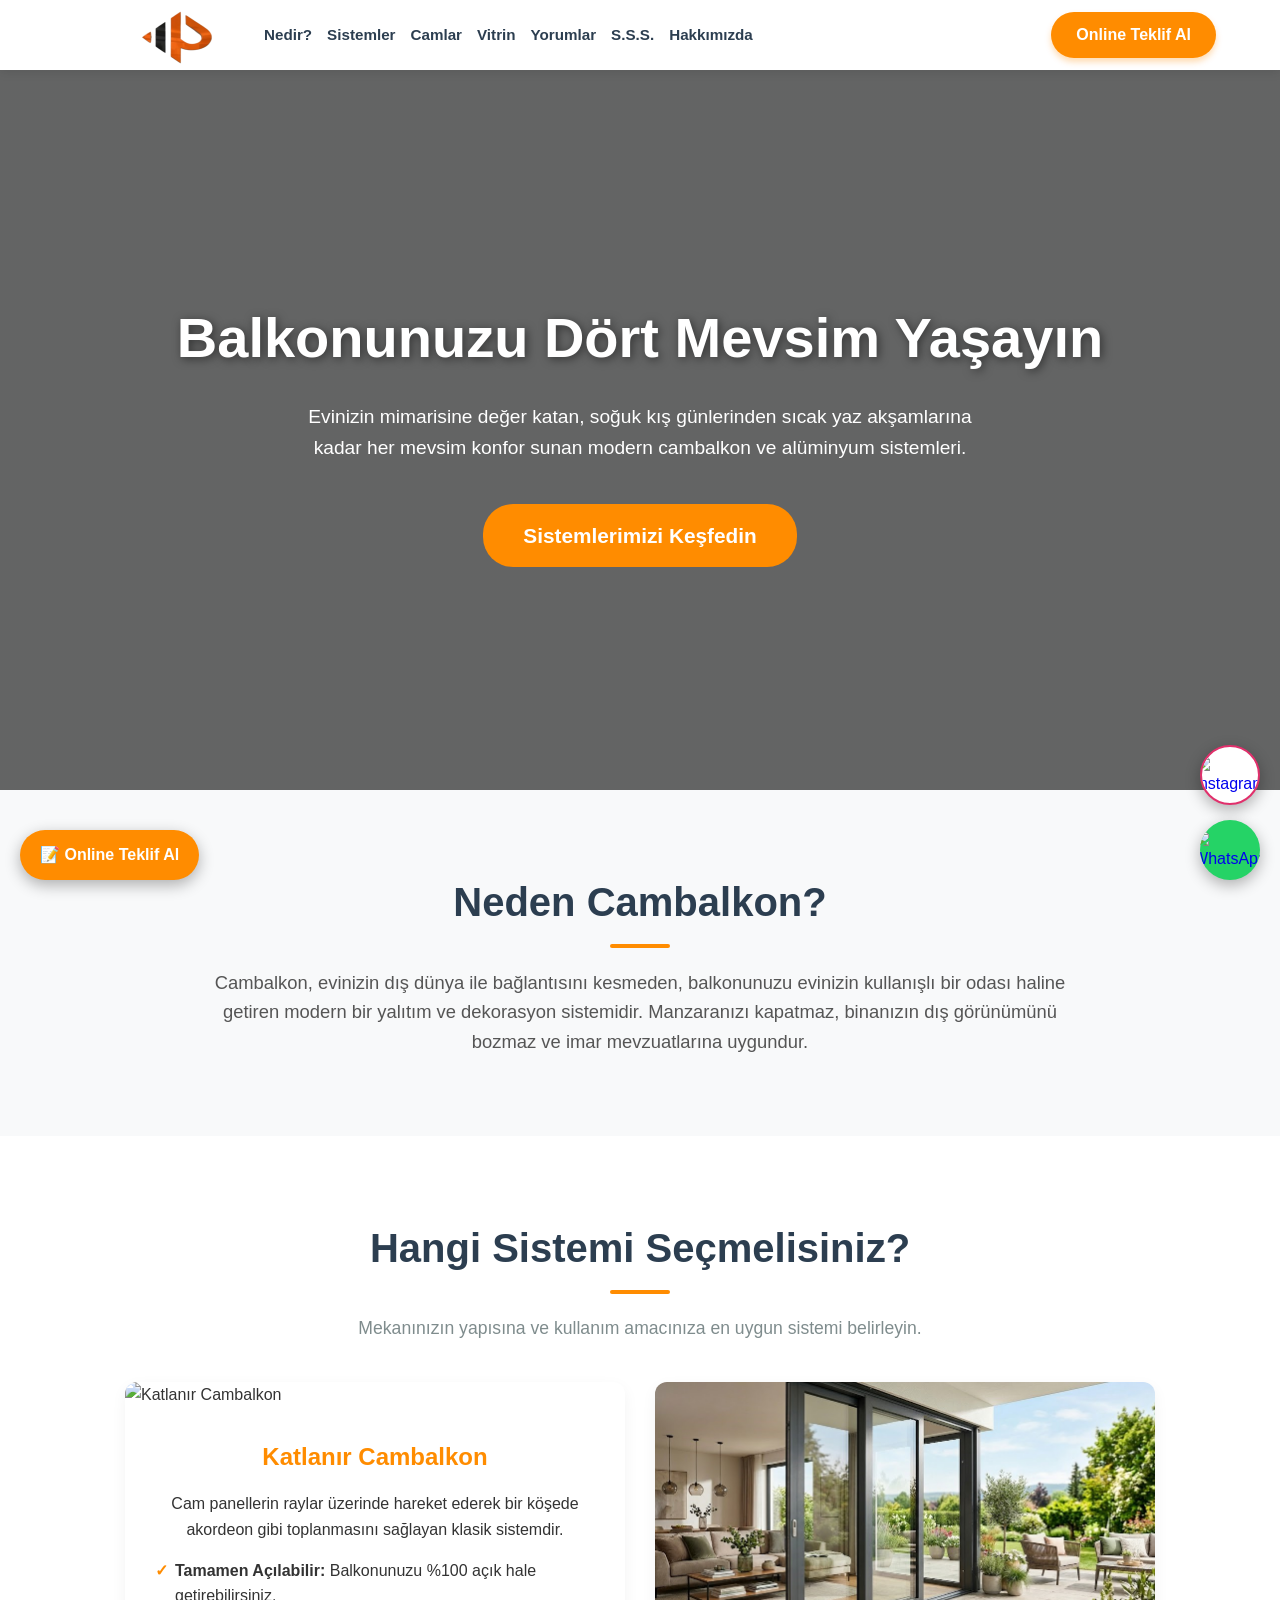
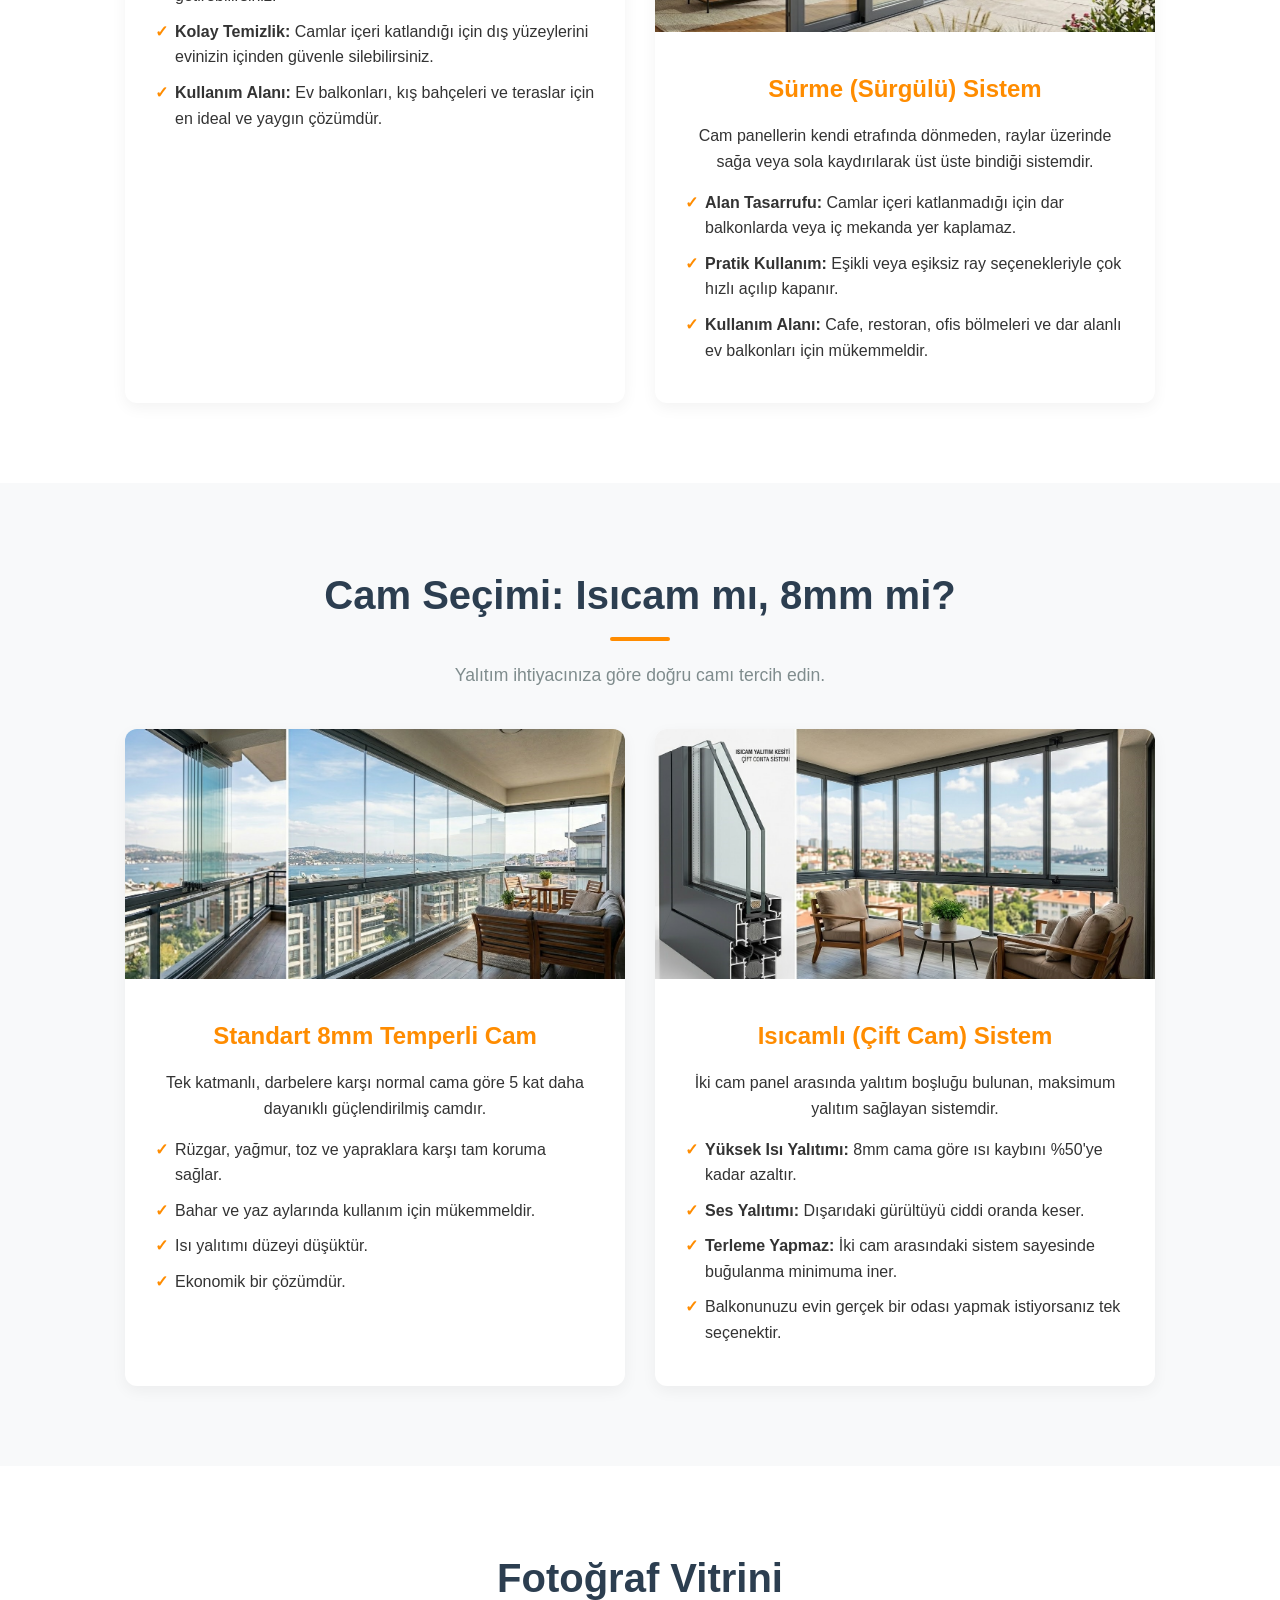
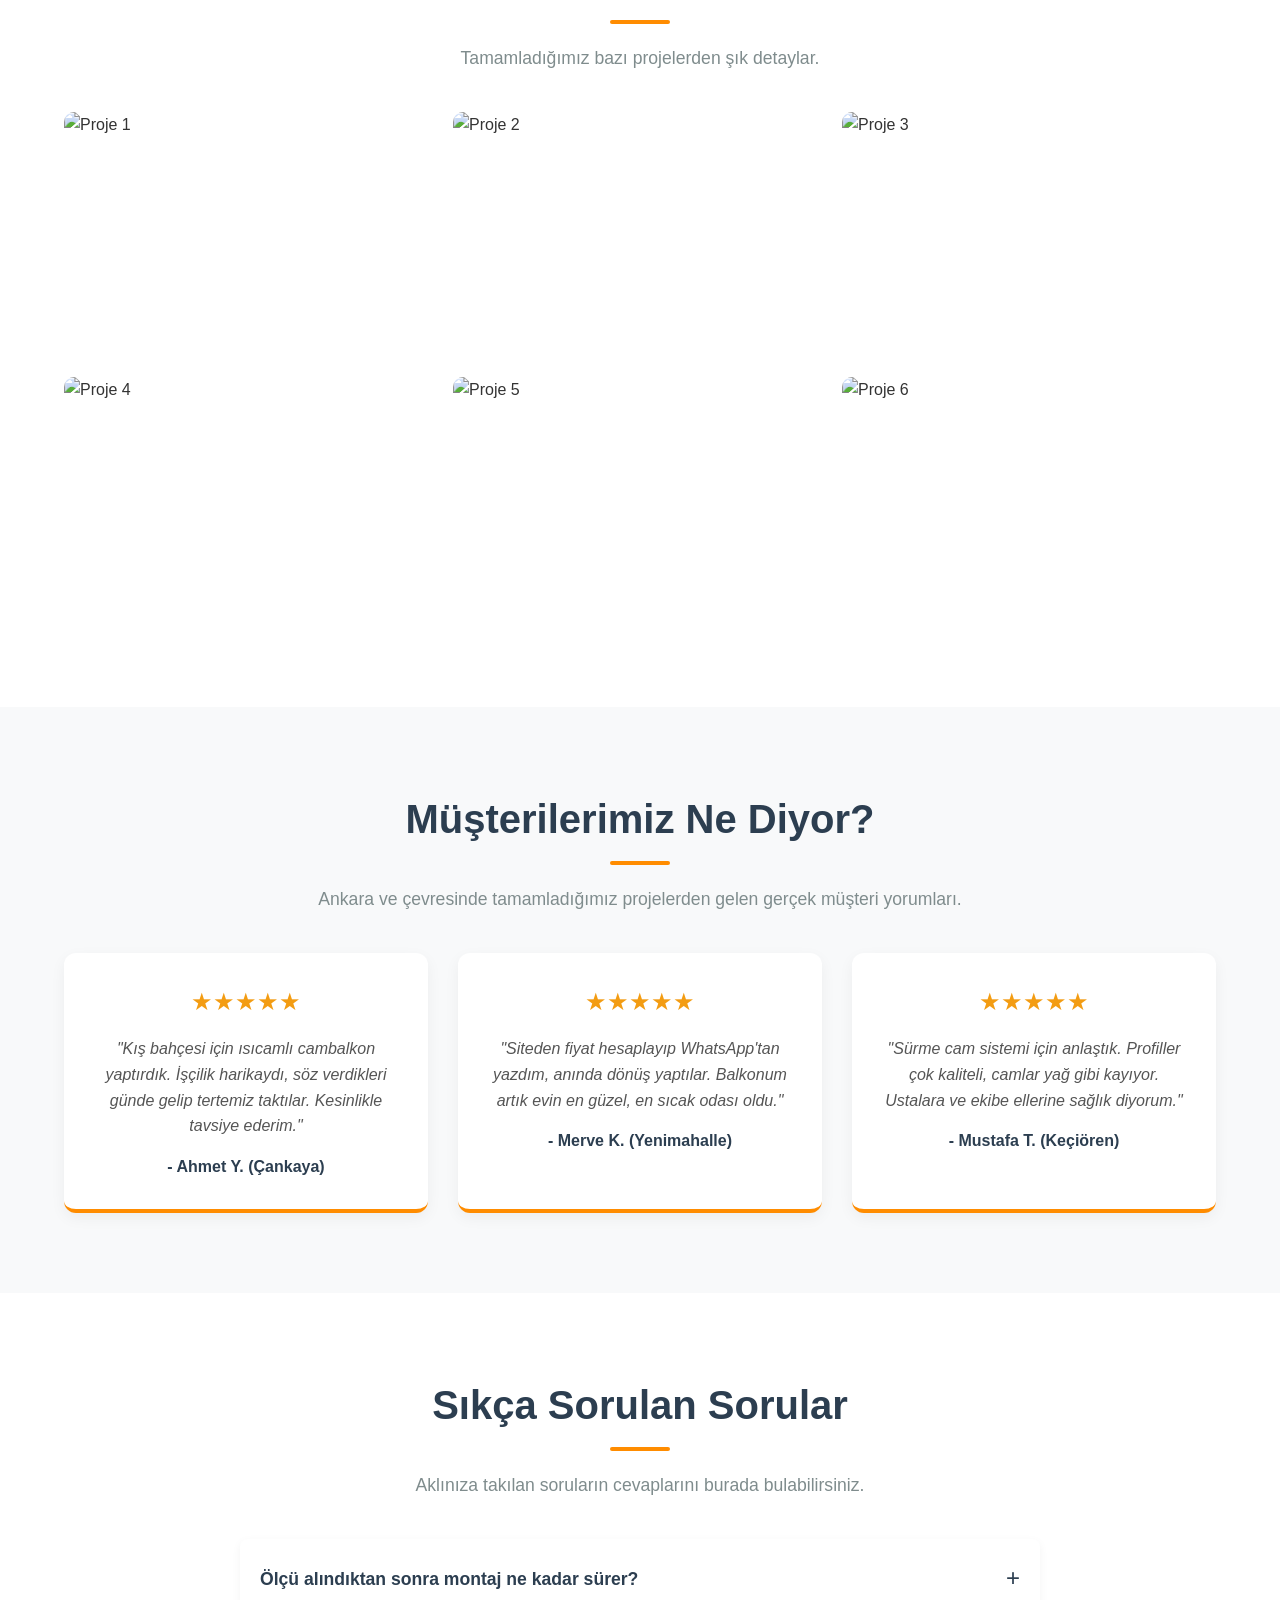
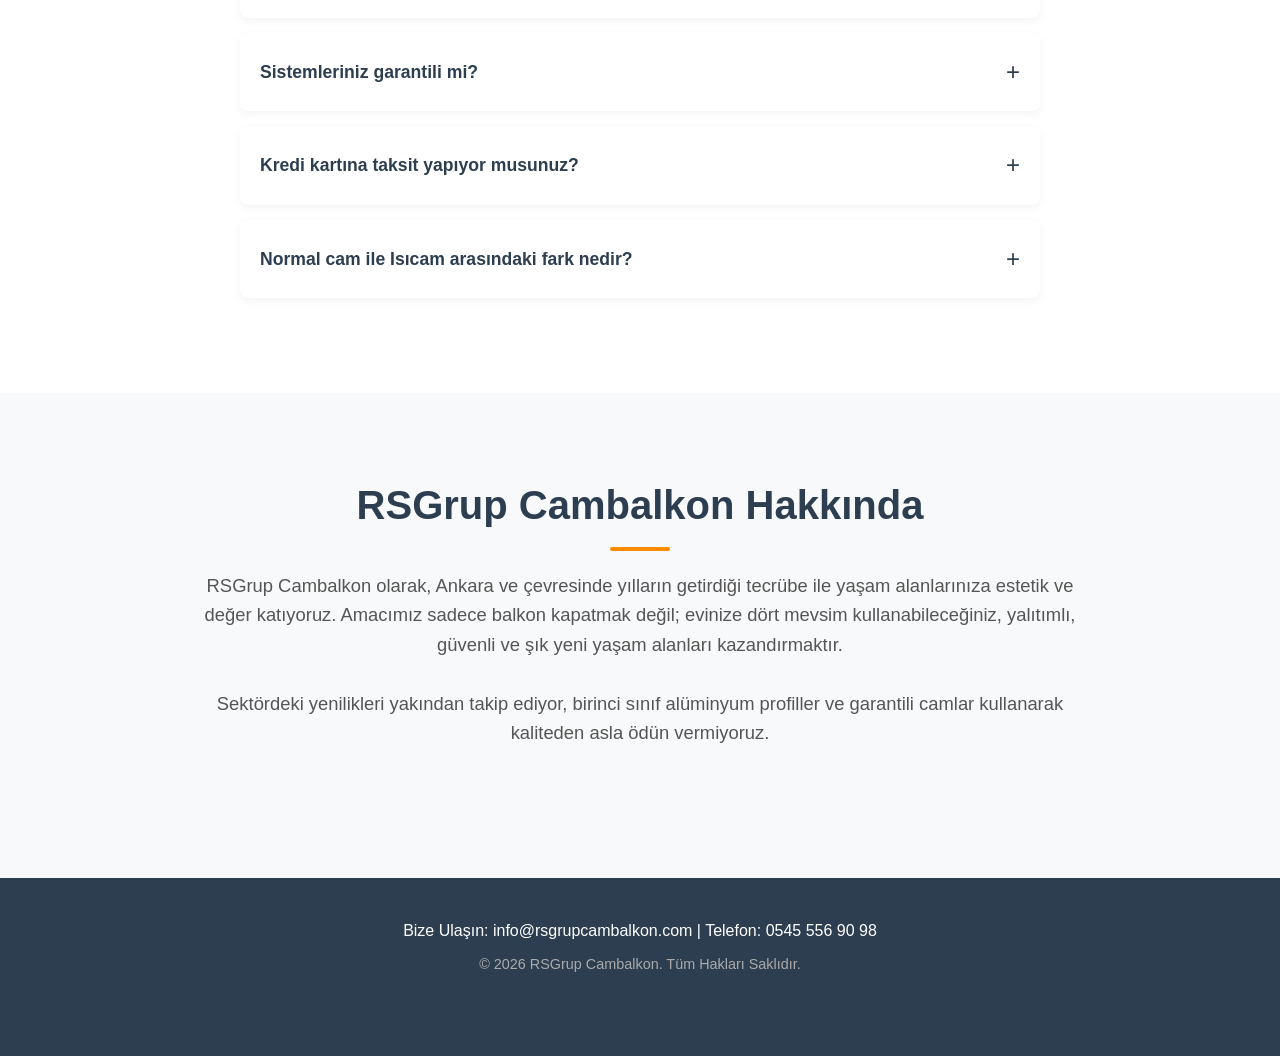
==== commit ed919505: "Update index.html" ====
--- a/index.html
+++ b/index.html
@@ -55,8 +55,8 @@
         }
         
         nav { margin-left: 200px; } 
-        nav ul { list-style: none; display: flex; gap: 20px; }
-        nav a { color: var(--koyu-gri); font-weight: 600; transition: color 0.3s, transform 0.3s; display: inline-block; }
+        nav ul { list-style: none; display: flex; gap: 15px; } /* Menüye eleman eklenince sığsın diye boşluklar biraz daraltıldı */
+        nav a { color: var(--koyu-gri); font-weight: 600; font-size: 0.95rem; transition: color 0.3s, transform 0.3s; display: inline-block; }
         nav a:hover { color: var(--turuncu); transform: translateY(-2px); }
         
         .btn-teklif { 
@@ -175,6 +175,24 @@
             filter: brightness(0.8); 
             cursor: pointer; 
         }
+
+        /* YENİ EKLENEN BÖLÜM: MÜŞTERİ YORUMLARI */
+        .testimonial-grid { display: grid; grid-template-columns: repeat(auto-fit, minmax(300px, 1fr)); gap: 30px; }
+        .testimonial-card { background: var(--beyaz); padding: 30px; border-radius: 12px; box-shadow: 0 5px 15px rgba(0,0,0,0.05); transition: transform 0.3s; text-align: center; border-bottom: 4px solid var(--turuncu); }
+        .testimonial-card:hover { transform: translateY(-10px); box-shadow: 0 15px 30px rgba(0,0,0,0.1); }
+        .stars { color: #f39c12; font-size: 1.5rem; margin-bottom: 15px; }
+        .testimonial-text { font-style: italic; color: #555; }
+        .client-name { font-weight: bold; color: var(--koyu-gri); margin-top: 15px; }
+
+        /* YENİ EKLENEN BÖLÜM: SIKÇA SORULAN SORULAR (SSS) */
+        .faq-container { max-width: 800px; margin: 0 auto; }
+        .faq-item { background: var(--beyaz); border-radius: 8px; margin-bottom: 15px; box-shadow: 0 3px 10px rgba(0,0,0,0.05); overflow: hidden; }
+        .faq-question { padding: 20px; font-weight: bold; color: var(--koyu-gri); cursor: pointer; display: flex; justify-content: space-between; align-items: center; transition: background 0.3s; font-size: 1.1rem; }
+        .faq-question:hover { background: #fdfdfd; color: var(--turuncu); }
+        .faq-answer { padding: 0 20px; max-height: 0; overflow: hidden; transition: max-height 0.4s ease-in-out, padding 0.4s ease; color: #555; background-color: #fafafa; }
+        .faq-item.active .faq-answer { padding: 20px; max-height: 500px; border-top: 1px solid #eee; }
+        .faq-icon { font-size: 1.5rem; transition: transform 0.4s; font-weight: normal; color: var(--koyu-gri); }
+        .faq-item.active .faq-icon { transform: rotate(45deg); color: var(--turuncu); }
 
         .about-text { max-width: 900px; margin: 0 auto; text-align: center; font-size: 1.15rem; color: #555; }
 
@@ -248,7 +266,7 @@
 
             .logo-container {
                 position: absolute; 
-                top: -35px; /* DİKKAT: Logo 15px daha aşağıya kaydırıldı, ferahlatıldı */
+                top: -35px; /* Logo 15px ferahlatılmış hali korundu */
                 left: 5%; 
                 margin-bottom: 0;
             }
@@ -301,10 +319,9 @@
             }
 
             .btn-teklif {
-                display: none; /* Üstteki buton gizlensin */
-            }
-
-            /* Mobildeki buton görünür olsun */
+                display: none; 
+            }
+
             .mobile-only-btn {
                 display: block;
             }
@@ -320,9 +337,11 @@
             .info-card-content { padding: 20px; }
             .vs-list { font-size: 0.95rem; }
 
+            .faq-question { font-size: 1rem; padding: 15px; }
+            .faq-answer { font-size: 0.95rem; }
+
             header { position: relative; }
             
-            /* Mobilde Sabit Teklif Butonunu Biraz Küçült */
             .floating-teklif {
                 padding: 10px 15px;
                 font-size: 0.9rem;
@@ -346,10 +365,12 @@
         
         <nav id="mobileNav">
             <ul>
-                <li><a href="#nedir">Cambalkon Nedir?</a></li>
+                <li><a href="#nedir">Nedir?</a></li>
                 <li><a href="#sistemler">Sistemler</a></li>
-                <li><a href="#cam-secenekleri">Cam Seçenekleri</a></li>
-                <li><a href="#referanslar">Referanslar</a></li>
+                <li><a href="#cam-secenekleri">Camlar</a></li>
+                <li><a href="#referanslar">Vitrin</a></li>
+                <li><a href="#yorumlar">Yorumlar</a></li>
+                <li><a href="#sss">S.S.S.</a></li>
                 <li><a href="#hakkimizda">Hakkımızda</a></li>
                 <li class="mobile-only-btn" style="text-align:center; padding: 20px 0;">
                     <a href="teklif.html" style="background-color: var(--turuncu); color: white; padding: 10px 25px; border-radius: 25px; display: inline-block;">Online Teklif Al</a>
@@ -381,7 +402,7 @@
                 <img src="katlanır.jpg" alt="Katlanır Cambalkon">
                 <div class="info-card-content">
                     <h3>Katlanır Cambalkon</h3>
-                    <p>Cam panellerin raylar üzerinde hareket ederek bir köşede akordeon gibi toplanlayan klasik sistemdir.</p>
+                    <p>Cam panellerin raylar üzerinde hareket ederek bir köşede akordeon gibi toplanmasını sağlayan klasik sistemdir.</p>
                     <ul class="vs-list">
                         <li><b>Tamamen Açılabilir:</b> Balkonunuzu %100 açık hale getirebilirsiniz.</li>
                         <li><b>Kolay Temizlik:</b> Camlar içeri katlandığı için dış yüzeylerini evinizin içinden güvenle silebilirsiniz.</li>
@@ -454,10 +475,62 @@
         </div>
     </section>
 
+    <section id="yorumlar" class="section-padding">
+        <h2 class="section-title">Müşterilerimiz Ne Diyor?</h2>
+        <p class="section-subtitle">Ankara ve çevresinde tamamladığımız projelerden gelen gerçek müşteri yorumları.</p>
+        
+        <div class="testimonial-grid">
+            <div class="testimonial-card">
+                <div class="stars">★★★★★</div>
+                <p class="testimonial-text">"Kış bahçesi için ısıcamlı cambalkon yaptırdık. İşçilik harikaydı, söz verdikleri günde gelip tertemiz taktılar. Kesinlikle tavsiye ederim."</p>
+                <div class="client-name">- Ahmet Y. (Çankaya)</div>
+            </div>
+            
+            <div class="testimonial-card">
+                <div class="stars">★★★★★</div>
+                <p class="testimonial-text">"Siteden fiyat hesaplayıp WhatsApp'tan yazdım, anında dönüş yaptılar. Balkonum artık evin en güzel, en sıcak odası oldu."</p>
+                <div class="client-name">- Merve K. (Yenimahalle)</div>
+            </div>
+            
+            <div class="testimonial-card">
+                <div class="stars">★★★★★</div>
+                <p class="testimonial-text">"Sürme cam sistemi için anlaştık. Profiller çok kaliteli, camlar yağ gibi kayıyor. Ustalara ve ekibe ellerine sağlık diyorum."</p>
+                <div class="client-name">- Mustafa T. (Keçiören)</div>
+            </div>
+        </div>
+    </section>
+
+    <section id="sss" class="section-padding" style="background-color: var(--beyaz);">
+        <h2 class="section-title">Sıkça Sorulan Sorular</h2>
+        <p class="section-subtitle">Aklınıza takılan soruların cevaplarını burada bulabilirsiniz.</p>
+        
+        <div class="faq-container">
+            <div class="faq-item">
+                <div class="faq-question" onclick="toggleFaq(this)">Ölçü alındıktan sonra montaj ne kadar sürer? <span class="faq-icon">+</span></div>
+                <div class="faq-answer">Onaylanan projelerde cam ve alüminyum üretimi ortalama 10-15 iş günü sürmektedir. Montaj işlemi ise balkonun büyüklüğüne göre genelde aynı gün içinde tamamlanarak teslim edilir.</div>
+            </div>
+            
+            <div class="faq-item">
+                <div class="faq-question" onclick="toggleFaq(this)">Sistemleriniz garantili mi? <span class="faq-icon">+</span></div>
+                <div class="faq-answer">Kesinlikle. Kullandığımız tüm alüminyum profiller, temperli/ısıcamlar ve yürüyen tekerlek/kilit mekanizmaları üretim ve montaj hatalarına karşı RSGrup garantisi altındadır.</div>
+            </div>
+            
+            <div class="faq-item">
+                <div class="faq-question" onclick="toggleFaq(this)">Kredi kartına taksit yapıyor musunuz? <span class="faq-icon">+</span></div>
+                <div class="faq-answer">Evet, tüm anlaşmalı kredi kartlarına uygun vade farklarıyla taksit imkanı sunmaktayız. Detaylı ödeme seçenekleri için ücretsiz keşif sırasında ekibimizden bilgi alabilirsiniz.</div>
+            </div>
+            
+            <div class="faq-item">
+                <div class="faq-question" onclick="toggleFaq(this)">Normal cam ile Isıcam arasındaki fark nedir? <span class="faq-icon">+</span></div>
+                <div class="faq-answer">Normal (8mm temperli) cam tek katmanlıdır; rüzgar, yağmur ve tozu keser. Isıcamlı sistem ise çift camlıdır ve ortasında yalıtım boşluğu bulunur. Balkonunuzu kışın da oda gibi sıcak kullanmak istiyorsanız ısıcam tercih etmelisiniz.</div>
+            </div>
+        </div>
+    </section>
+
     <section id="hakkimizda" class="section-padding">
         <h2 class="section-title">RSGrup Cambalkon Hakkında</h2>
         <p class="about-text">
-            RSGrup Cambalkon olarak, yılların getirdiği tecrübe ile yaşam alanlarınıza estetik ve değer katıyoruz. Amacımız sadece balkon kapatmak değil; evinize dört mevsim kullanabileceğiniz, yalıtımlı, güvenli ve şık yeni yaşam alanları kazandırmaktır.<br><br>
+            RSGrup Cambalkon olarak, Ankara ve çevresinde yılların getirdiği tecrübe ile yaşam alanlarınıza estetik ve değer katıyoruz. Amacımız sadece balkon kapatmak değil; evinize dört mevsim kullanabileceğiniz, yalıtımlı, güvenli ve şık yeni yaşam alanları kazandırmaktır.<br><br>
             Sektördeki yenilikleri yakından takip ediyor, birinci sınıf alüminyum profiller ve garantili camlar kullanarak kaliteden asla ödün vermiyoruz.
         </p>
     </section>
@@ -481,10 +554,29 @@
     </footer>
 
     <script>
+        // Mobil Menü Aç/Kapat
         function toggleMenu() {
             var mobileNav = document.getElementById("mobileNav");
             mobileNav.classList.toggle("open");
         }
+
+        // SSS (Sıkça Sorulan Sorular) Akordeon Mantığı
+        function toggleFaq(element) {
+            var parent = element.parentElement;
+            
+            // Eğer açılan şeye tekrar tıklanırsa kapat
+            if (parent.classList.contains("active")) {
+                parent.classList.remove("active");
+            } else {
+                // Önce açık olan diğer tüm soruları kapat (daha şık bir görünüm için)
+                var allFaqs = document.querySelectorAll(".faq-item");
+                allFaqs.forEach(function(faq) {
+                    faq.classList.remove("active");
+                });
+                // Sadece tıklanılanı aç
+                parent.classList.add("active");
+            }
+        }
     </script>
 
 </body>
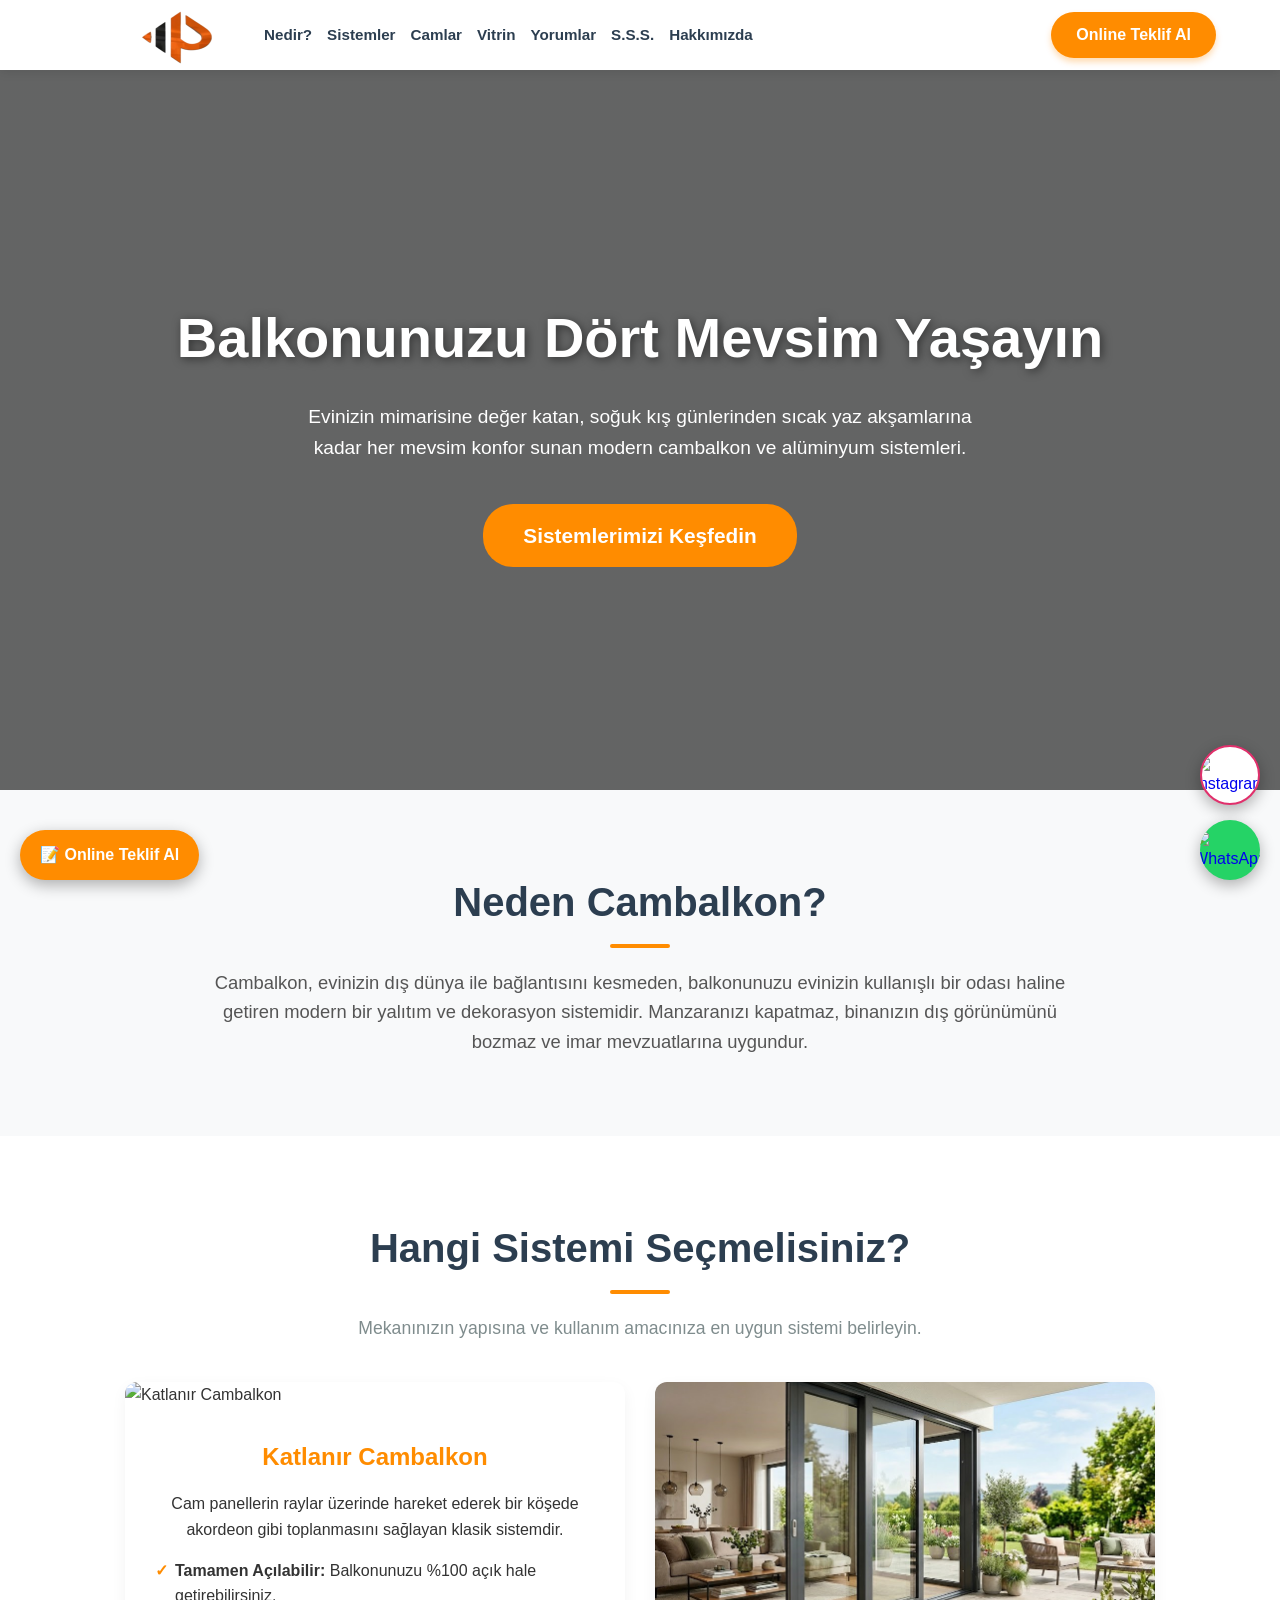
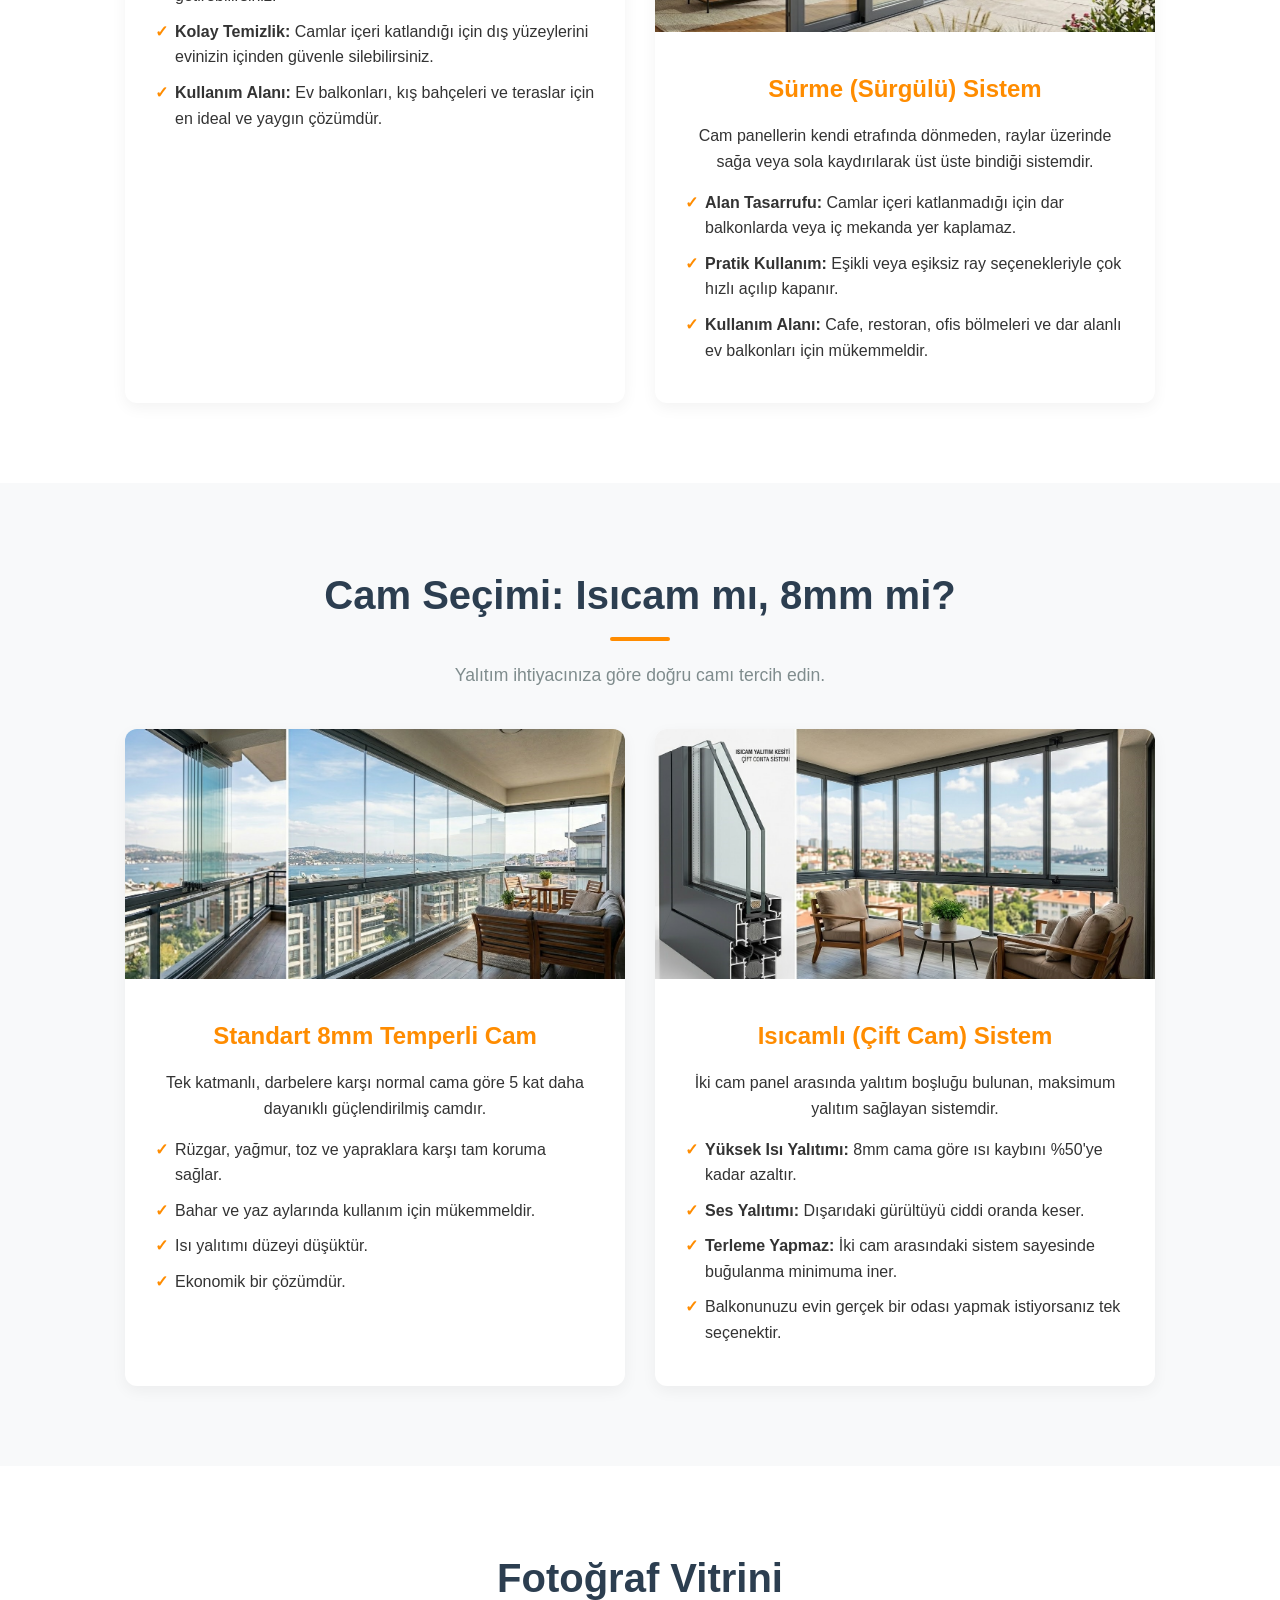
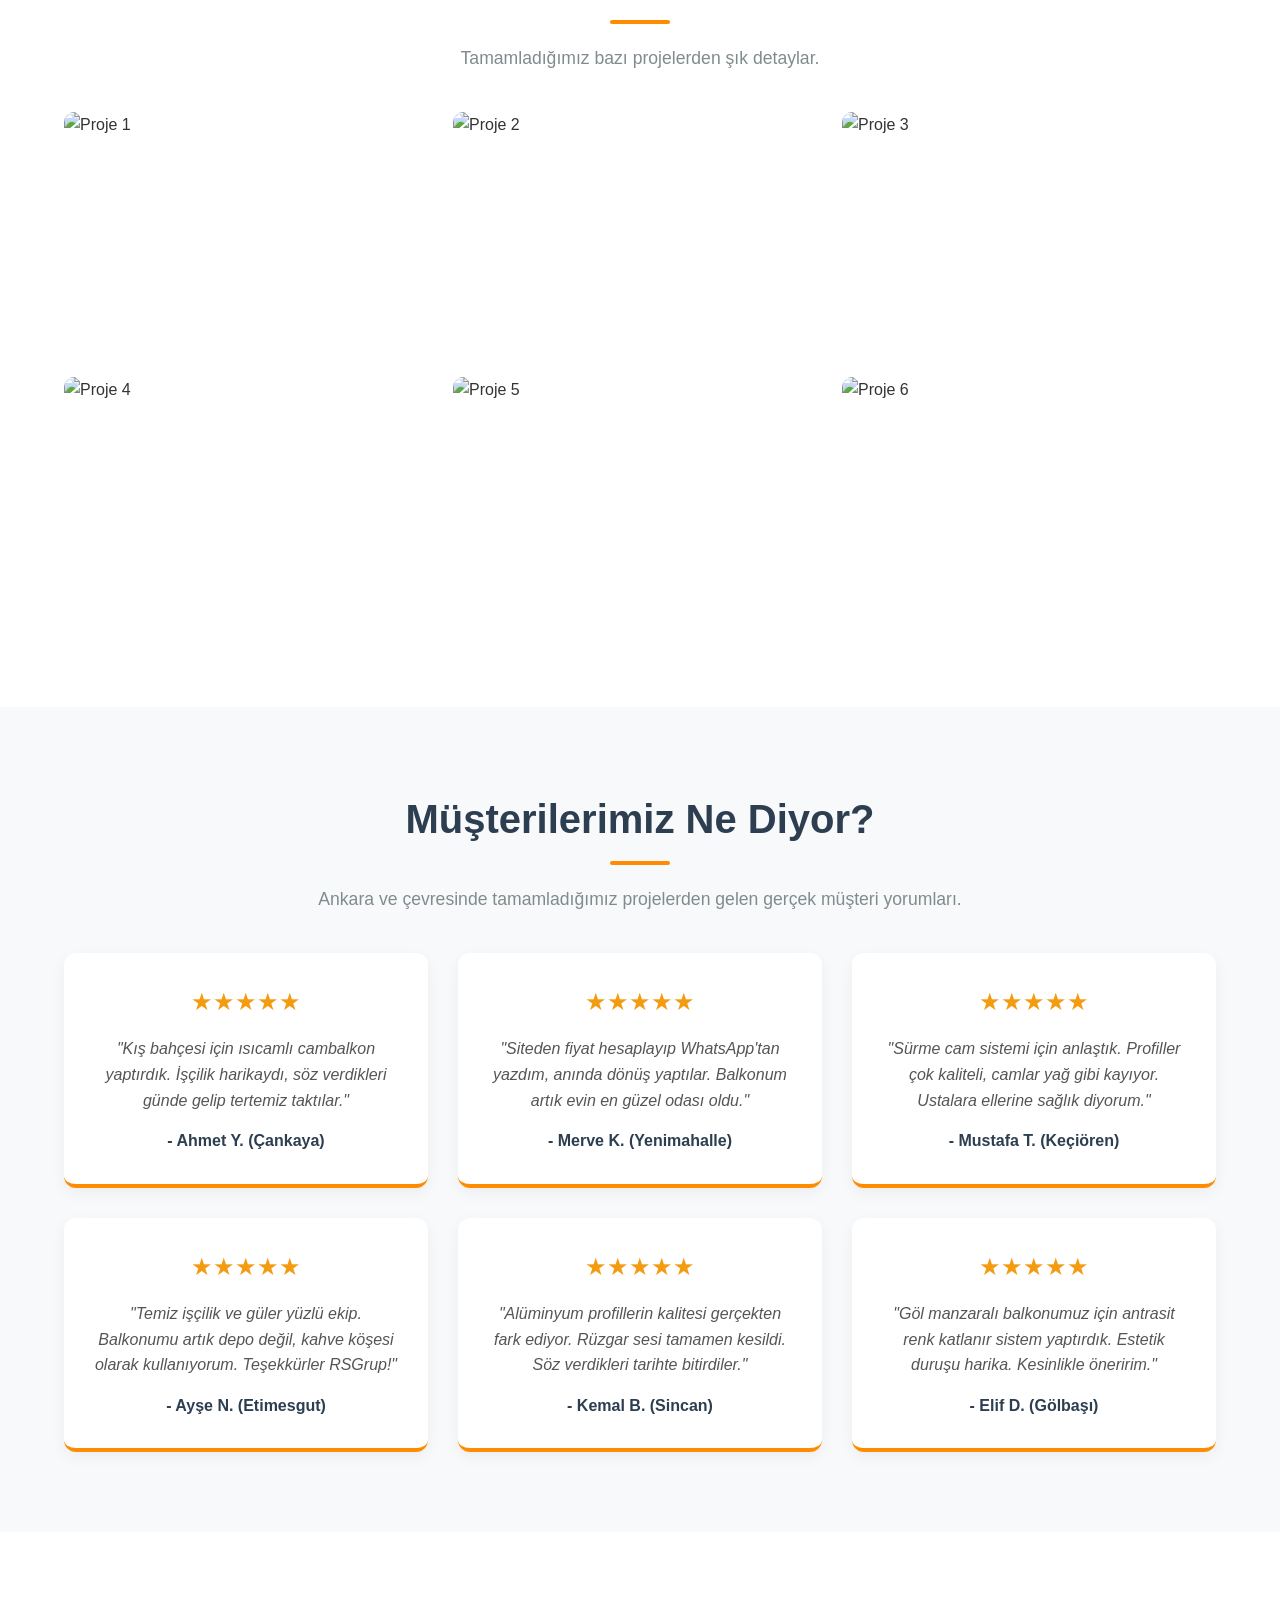
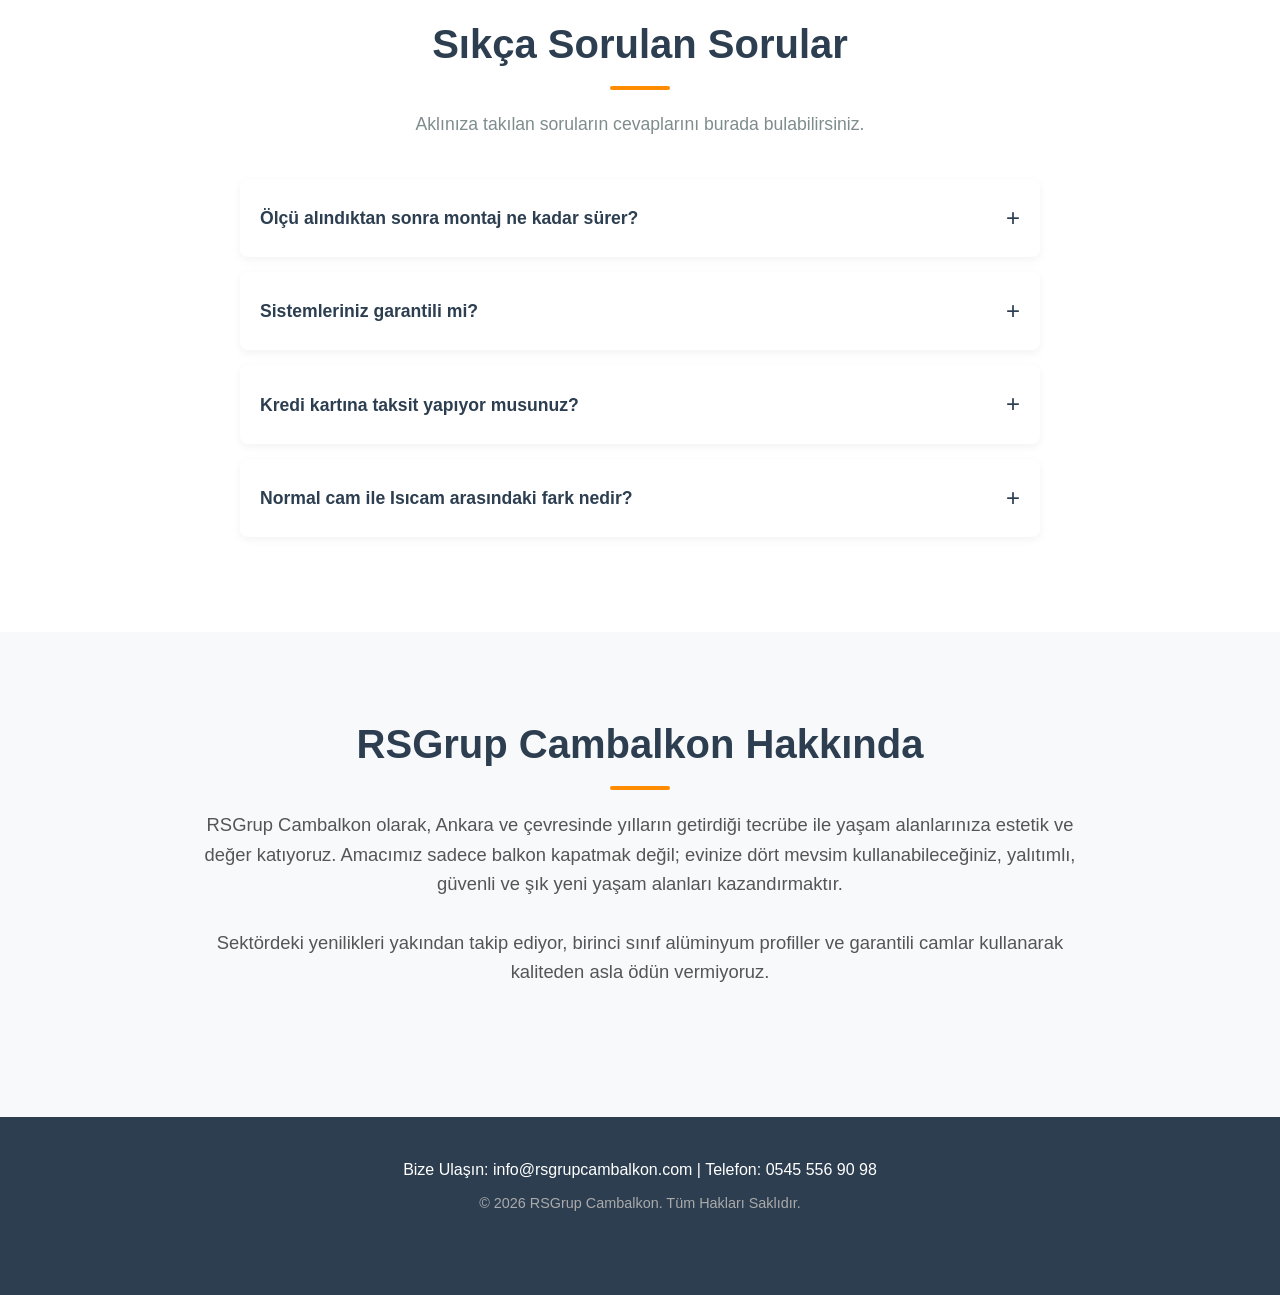
==== commit 97e053e3: "Update index.html" ====
--- a/index.html
+++ b/index.html
@@ -55,7 +55,7 @@
         }
         
         nav { margin-left: 200px; } 
-        nav ul { list-style: none; display: flex; gap: 15px; } /* Menüye eleman eklenince sığsın diye boşluklar biraz daraltıldı */
+        nav ul { list-style: none; display: flex; gap: 15px; } 
         nav a { color: var(--koyu-gri); font-weight: 600; font-size: 0.95rem; transition: color 0.3s, transform 0.3s; display: inline-block; }
         nav a:hover { color: var(--turuncu); transform: translateY(-2px); }
         
@@ -176,7 +176,7 @@
             cursor: pointer; 
         }
 
-        /* YENİ EKLENEN BÖLÜM: MÜŞTERİ YORUMLARI */
+        /* MÜŞTERİ YORUMLARI */
         .testimonial-grid { display: grid; grid-template-columns: repeat(auto-fit, minmax(300px, 1fr)); gap: 30px; }
         .testimonial-card { background: var(--beyaz); padding: 30px; border-radius: 12px; box-shadow: 0 5px 15px rgba(0,0,0,0.05); transition: transform 0.3s; text-align: center; border-bottom: 4px solid var(--turuncu); }
         .testimonial-card:hover { transform: translateY(-10px); box-shadow: 0 15px 30px rgba(0,0,0,0.1); }
@@ -184,7 +184,7 @@
         .testimonial-text { font-style: italic; color: #555; }
         .client-name { font-weight: bold; color: var(--koyu-gri); margin-top: 15px; }
 
-        /* YENİ EKLENEN BÖLÜM: SIKÇA SORULAN SORULAR (SSS) */
+        /* SIKÇA SORULAN SORULAR (SSS) */
         .faq-container { max-width: 800px; margin: 0 auto; }
         .faq-item { background: var(--beyaz); border-radius: 8px; margin-bottom: 15px; box-shadow: 0 3px 10px rgba(0,0,0,0.05); overflow: hidden; }
         .faq-question { padding: 20px; font-weight: bold; color: var(--koyu-gri); cursor: pointer; display: flex; justify-content: space-between; align-items: center; transition: background 0.3s; font-size: 1.1rem; }
@@ -266,7 +266,7 @@
 
             .logo-container {
                 position: absolute; 
-                top: -35px; /* Logo 15px ferahlatılmış hali korundu */
+                top: -35px; 
                 left: 5%; 
                 margin-bottom: 0;
             }
@@ -275,56 +275,16 @@
                 height: 170px; 
             }
 
-            /* Hamburger Menü İkonu Göster */
-            .mobile-menu-icon {
-                display: block;
-            }
-
-            /* Masaüstü Menüsünü Gizle ve Mobil Menüye Çevir */
-            nav {
-                margin-left: 0; 
-                width: 100%;
-                display: none; 
-                position: absolute;
-                top: 70px; 
-                left: 0;
-                background-color: var(--beyaz);
-                padding: 20px 0;
-                box-shadow: 0 10px 20px rgba(0,0,0,0.1);
-                z-index: 999;
-            }
-
-            /* Mobil Menü Açık Sınıfı */
-            nav.open {
-                display: block;
-            }
-
-            nav ul {
-                flex-direction: column; 
-                align-items: center; 
-                gap: 20px;
-            }
-
-            nav a {
-                font-size: 1.1rem; 
-                display: block;
-                width: 100%;
-                text-align: center;
-                padding: 10px;
-                border-bottom: 1px solid #eee; 
-            }
-
-            nav li:last-child a {
-                border-bottom: none;
-            }
-
-            .btn-teklif {
-                display: none; 
-            }
-
-            .mobile-only-btn {
-                display: block;
-            }
+            .mobile-menu-icon { display: block; }
+
+            nav { margin-left: 0; width: 100%; display: none; position: absolute; top: 70px; left: 0; background-color: var(--beyaz); padding: 20px 0; box-shadow: 0 10px 20px rgba(0,0,0,0.1); z-index: 999; }
+            nav.open { display: block; }
+            nav ul { flex-direction: column; align-items: center; gap: 20px; }
+            nav a { font-size: 1.1rem; display: block; width: 100%; text-align: center; padding: 10px; border-bottom: 1px solid #eee; }
+            nav li:last-child a { border-bottom: none; }
+
+            .btn-teklif { display: none; }
+            .mobile-only-btn { display: block; }
 
             .hero h1 { font-size: 2.2rem; }
             .section-padding { padding: 50px 5%; }
@@ -337,16 +297,34 @@
             .info-card-content { padding: 20px; }
             .vs-list { font-size: 0.95rem; }
 
+            /* DİKKAT: MOBİLDE YORUMLARI KÜÇÜK KARELER HALİNDE KAYDIRILABİLİR YAPMA */
+            .testimonial-grid { 
+                display: flex; 
+                flex-wrap: nowrap; 
+                overflow-x: auto; 
+                scroll-snap-type: x mandatory; 
+                -webkit-overflow-scrolling: touch; 
+                gap: 15px; 
+                padding-bottom: 20px; 
+                scrollbar-width: none; 
+            }
+            .testimonial-grid::-webkit-scrollbar { 
+                display: none; 
+            }
+            .testimonial-card { 
+                min-width: 250px; /* Kutucuklar küçültüldü ve kare formuna yaklaştırıldı */
+                padding: 20px; /* İç boşluklar kutuya göre daraltıldı */
+                scroll-snap-align: center; 
+                flex: 0 0 auto;
+            }
+            .testimonial-text { font-size: 0.95rem; } /* Küçük kutuda yazıların sığması için font hafif küçültüldü */
+
             .faq-question { font-size: 1rem; padding: 15px; }
             .faq-answer { font-size: 0.95rem; }
 
             header { position: relative; }
             
-            .floating-teklif {
-                padding: 10px 15px;
-                font-size: 0.9rem;
-                bottom: 25px;
-            }
+            .floating-teklif { padding: 10px 15px; font-size: 0.9rem; bottom: 25px; }
         }
     </style>
 </head>
@@ -482,20 +460,38 @@
         <div class="testimonial-grid">
             <div class="testimonial-card">
                 <div class="stars">★★★★★</div>
-                <p class="testimonial-text">"Kış bahçesi için ısıcamlı cambalkon yaptırdık. İşçilik harikaydı, söz verdikleri günde gelip tertemiz taktılar. Kesinlikle tavsiye ederim."</p>
+                <p class="testimonial-text">"Kış bahçesi için ısıcamlı cambalkon yaptırdık. İşçilik harikaydı, söz verdikleri günde gelip tertemiz taktılar."</p>
                 <div class="client-name">- Ahmet Y. (Çankaya)</div>
             </div>
             
             <div class="testimonial-card">
                 <div class="stars">★★★★★</div>
-                <p class="testimonial-text">"Siteden fiyat hesaplayıp WhatsApp'tan yazdım, anında dönüş yaptılar. Balkonum artık evin en güzel, en sıcak odası oldu."</p>
+                <p class="testimonial-text">"Siteden fiyat hesaplayıp WhatsApp'tan yazdım, anında dönüş yaptılar. Balkonum artık evin en güzel odası oldu."</p>
                 <div class="client-name">- Merve K. (Yenimahalle)</div>
             </div>
             
             <div class="testimonial-card">
                 <div class="stars">★★★★★</div>
-                <p class="testimonial-text">"Sürme cam sistemi için anlaştık. Profiller çok kaliteli, camlar yağ gibi kayıyor. Ustalara ve ekibe ellerine sağlık diyorum."</p>
+                <p class="testimonial-text">"Sürme cam sistemi için anlaştık. Profiller çok kaliteli, camlar yağ gibi kayıyor. Ustalara ellerine sağlık diyorum."</p>
                 <div class="client-name">- Mustafa T. (Keçiören)</div>
+            </div>
+
+            <div class="testimonial-card">
+                <div class="stars">★★★★★</div>
+                <p class="testimonial-text">"Temiz işçilik ve güler yüzlü ekip. Balkonumu artık depo değil, kahve köşesi olarak kullanıyorum. Teşekkürler RSGrup!"</p>
+                <div class="client-name">- Ayşe N. (Etimesgut)</div>
+            </div>
+
+            <div class="testimonial-card">
+                <div class="stars">★★★★★</div>
+                <p class="testimonial-text">"Alüminyum profillerin kalitesi gerçekten fark ediyor. Rüzgar sesi tamamen kesildi. Söz verdikleri tarihte bitirdiler."</p>
+                <div class="client-name">- Kemal B. (Sincan)</div>
+            </div>
+
+            <div class="testimonial-card">
+                <div class="stars">★★★★★</div>
+                <p class="testimonial-text">"Göl manzaralı balkonumuz için antrasit renk katlanır sistem yaptırdık. Estetik duruşu harika. Kesinlikle öneririm."</p>
+                <div class="client-name">- Elif D. (Gölbaşı)</div>
             </div>
         </div>
     </section>
@@ -564,16 +560,13 @@
         function toggleFaq(element) {
             var parent = element.parentElement;
             
-            // Eğer açılan şeye tekrar tıklanırsa kapat
             if (parent.classList.contains("active")) {
                 parent.classList.remove("active");
             } else {
-                // Önce açık olan diğer tüm soruları kapat (daha şık bir görünüm için)
                 var allFaqs = document.querySelectorAll(".faq-item");
                 allFaqs.forEach(function(faq) {
                     faq.classList.remove("active");
                 });
-                // Sadece tıklanılanı aç
                 parent.classList.add("active");
             }
         }
